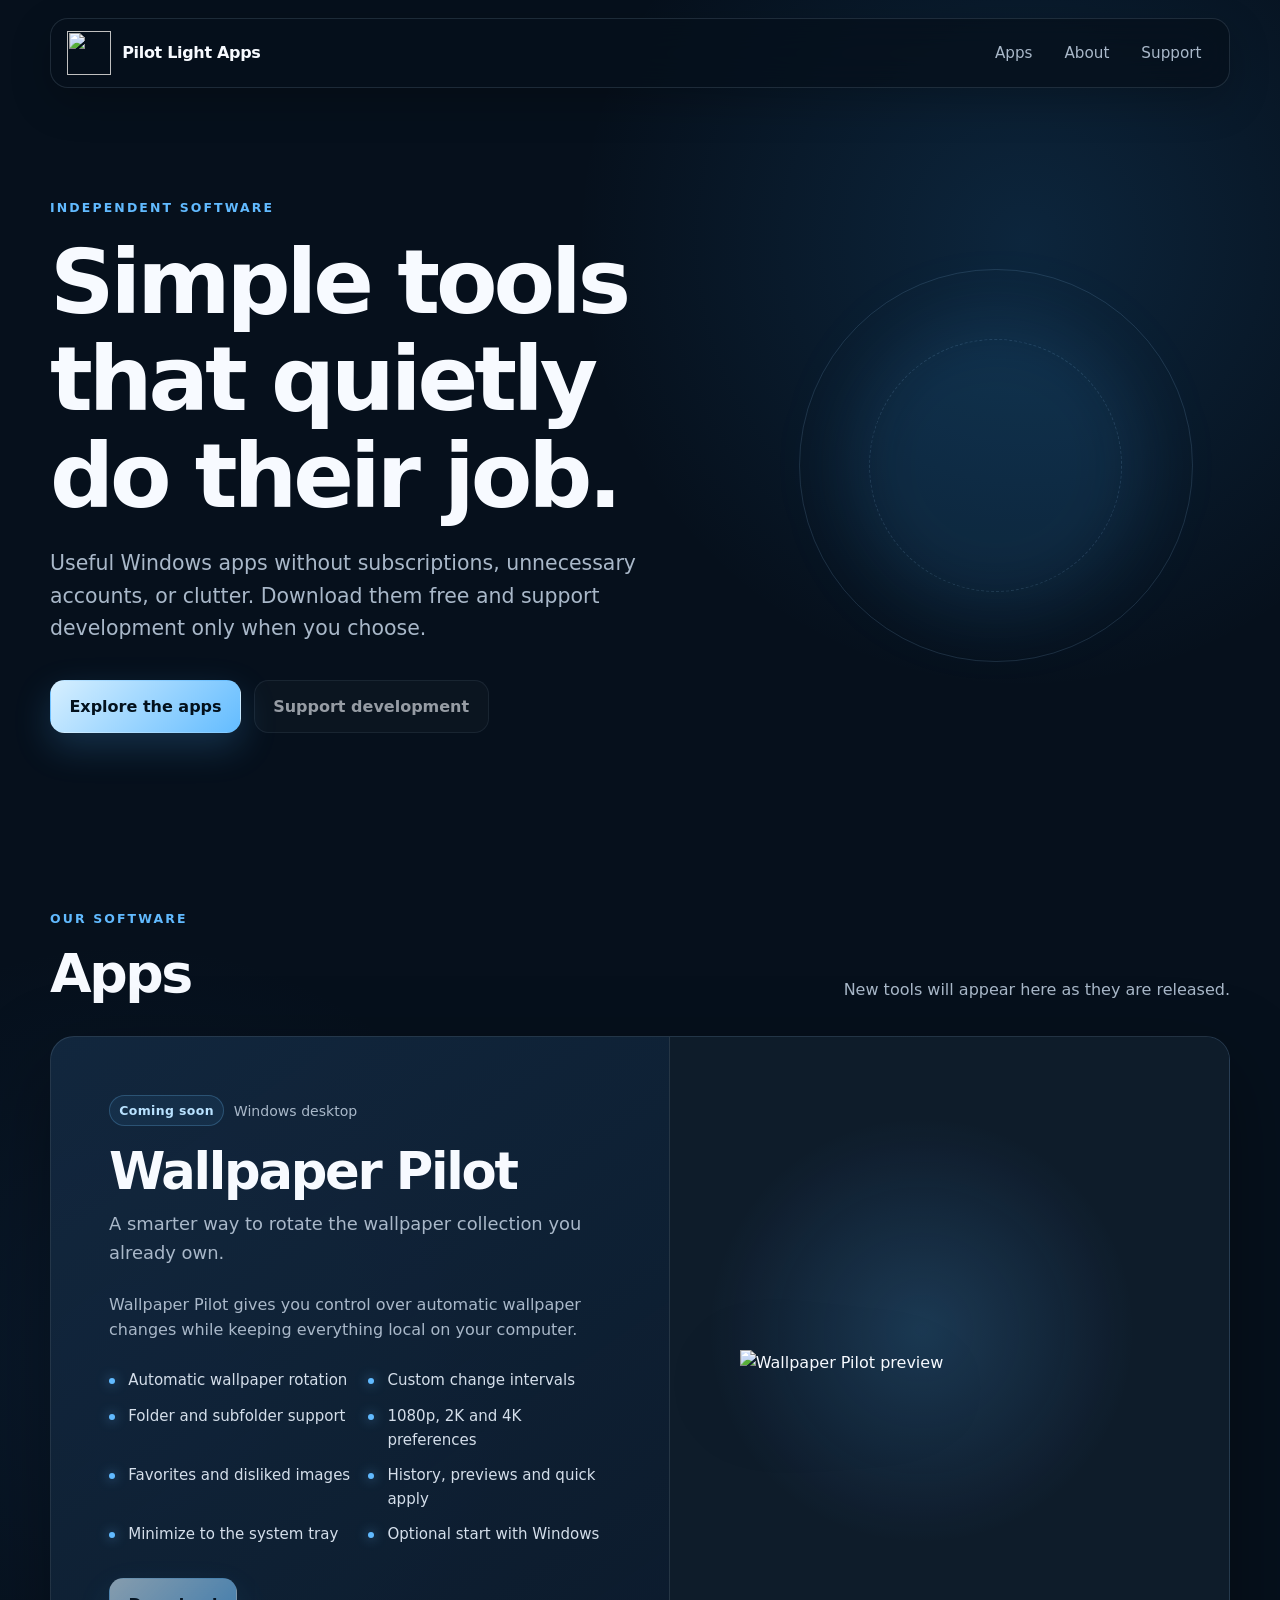
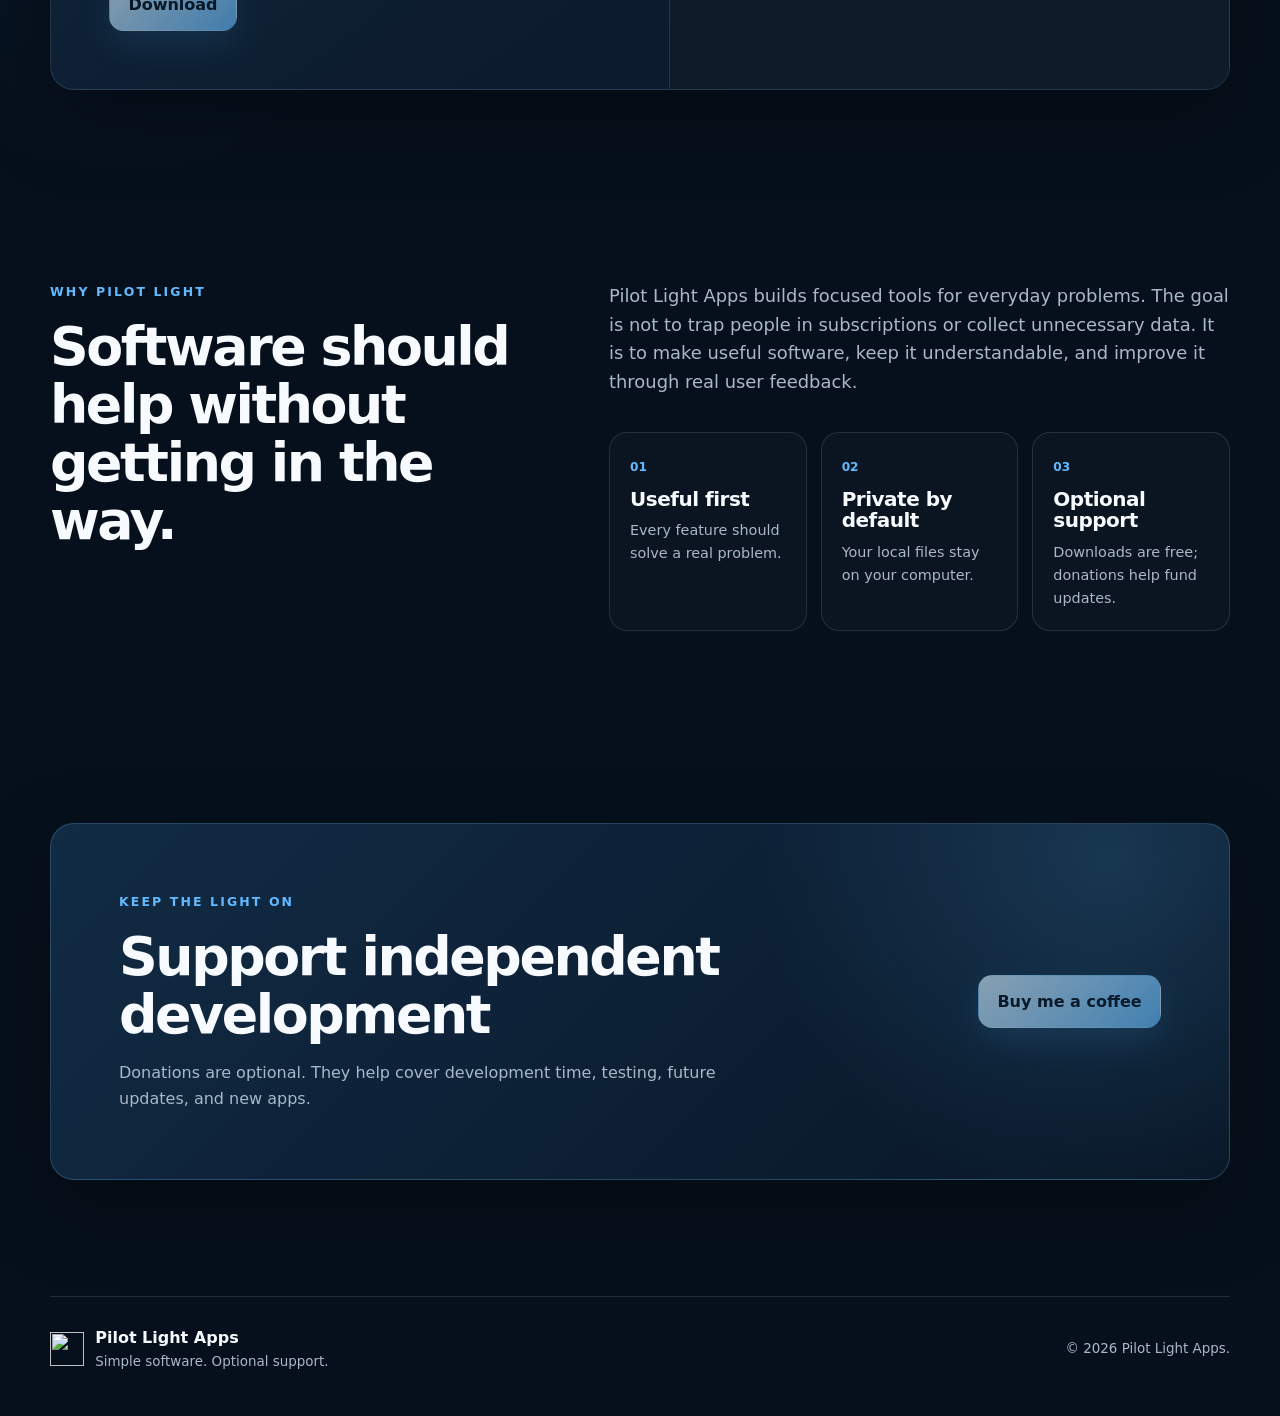
==== index.html @ 8f121e1e "Upload Pilot Light Apps site" ====
<!doctype html>
<html lang="en">
<head>
  <meta charset="utf-8">
  <meta name="viewport" content="width=device-width, initial-scale=1">
  <meta name="description" content="Pilot Light Apps creates simple, useful Windows software. Download Wallpaper Pilot and support continued development.">
  <meta name="theme-color" content="#07111f">
  <meta property="og:title" content="Pilot Light Apps">
  <meta property="og:description" content="Simple software that quietly does its job.">
  <meta property="og:type" content="website">
  <title>Pilot Light Apps</title>
  <link rel="icon" href="assets/pilot-light-logo.svg" type="image/svg+xml">
  <link rel="stylesheet" href="styles.css">
</head>
<body>
  <a class="skip-link" href="#apps">Skip to apps</a>

  <header class="site-header">
    <a class="brand" href="#top" aria-label="Pilot Light Apps home">
      <img src="assets/pilot-light-logo.svg" alt="" width="44" height="44">
      <span>Pilot Light Apps</span>
    </a>
    <nav aria-label="Main navigation">
      <a href="#apps">Apps</a>
      <a href="#about">About</a>
      <a href="#support">Support</a>
    </nav>
  </header>

  <main id="top">
    <section class="hero">
      <div class="hero-copy">
        <p class="eyebrow">Independent software</p>
        <h1>Simple tools that quietly do their job.</h1>
        <p class="hero-text">Useful Windows apps without subscriptions, unnecessary accounts, or clutter. Download them free and support development only when you choose.</p>
        <div class="hero-actions">
          <a class="button primary" href="#apps">Explore the apps</a>
          <a class="button secondary donation-link" href="#support">Support development</a>
        </div>
      </div>
      <div class="hero-mark" aria-hidden="true">
        <img src="assets/pilot-light-logo.svg" alt="">
        <span class="orbit orbit-one"></span>
        <span class="orbit orbit-two"></span>
      </div>
    </section>

    <section class="section" id="apps">
      <div class="section-heading">
        <div>
          <p class="eyebrow">Our software</p>
          <h2>Apps</h2>
        </div>
        <p>New tools will appear here as they are released.</p>
      </div>
      <div id="app-grid" class="app-grid" aria-live="polite"></div>
      <noscript>
        <p class="notice">JavaScript is required to display the app list.</p>
      </noscript>
    </section>

    <section class="section about-section" id="about">
      <div>
        <p class="eyebrow">Why Pilot Light</p>
        <h2>Software should help without getting in the way.</h2>
      </div>
      <div class="about-copy">
        <p>Pilot Light Apps builds focused tools for everyday problems. The goal is not to trap people in subscriptions or collect unnecessary data. It is to make useful software, keep it understandable, and improve it through real user feedback.</p>
        <div class="principles">
          <article>
            <span>01</span>
            <h3>Useful first</h3>
            <p>Every feature should solve a real problem.</p>
          </article>
          <article>
            <span>02</span>
            <h3>Private by default</h3>
            <p>Your local files stay on your computer.</p>
          </article>
          <article>
            <span>03</span>
            <h3>Optional support</h3>
            <p>Downloads are free; donations help fund updates.</p>
          </article>
        </div>
      </div>
    </section>

    <section class="section support-section" id="support">
      <div class="support-card">
        <div>
          <p class="eyebrow">Keep the light on</p>
          <h2>Support independent development</h2>
          <p>Donations are optional. They help cover development time, testing, future updates, and new apps.</p>
        </div>
        <a class="button primary donation-link" href="#" data-placeholder-link="donation">Buy me a coffee</a>
      </div>
    </section>
  </main>

  <footer>
    <div class="footer-brand">
      <img src="assets/pilot-light-logo.svg" alt="" width="34" height="34">
      <div>
        <strong>Pilot Light Apps</strong>
        <span>Simple software. Optional support.</span>
      </div>
    </div>
    <p>© <span id="year"></span> Pilot Light Apps.</p>
  </footer>

  <div id="toast" class="toast" role="status" aria-live="polite"></div>

  <script src="site-config.js"></script>
  <script src="apps.js"></script>
  <script src="app.js"></script>
</body>
</html>
---- styles.css ----
:root {
  --bg: #06101c;
  --bg-soft: #0a1727;
  --panel: rgba(15, 31, 49, 0.82);
  --panel-strong: #10243a;
  --text: #f7faff;
  --muted: #a9b8c9;
  --line: rgba(185, 209, 232, 0.14);
  --accent: #61baff;
  --accent-2: #b9e2ff;
  --shadow: 0 28px 80px rgba(0, 0, 0, 0.34);
  --radius: 24px;
  --max: 1180px;
}

* { box-sizing: border-box; }
html { scroll-behavior: smooth; }
body {
  margin: 0;
  min-width: 320px;
  color: var(--text);
  background:
    radial-gradient(circle at 80% 8%, rgba(46, 150, 230, 0.16), transparent 28rem),
    radial-gradient(circle at 10% 45%, rgba(35, 91, 155, 0.12), transparent 26rem),
    var(--bg);
  font-family: Inter, ui-sans-serif, system-ui, -apple-system, BlinkMacSystemFont, "Segoe UI", sans-serif;
  line-height: 1.6;
}

a { color: inherit; }
img { display: block; max-width: 100%; }
button, a { -webkit-tap-highlight-color: transparent; }

.skip-link {
  position: absolute;
  left: -9999px;
  top: 1rem;
  z-index: 99;
  padding: .8rem 1rem;
  background: white;
  color: black;
  border-radius: .6rem;
}
.skip-link:focus { left: 1rem; }

.site-header {
  position: sticky;
  top: 0;
  z-index: 20;
  display: flex;
  justify-content: space-between;
  align-items: center;
  width: min(calc(100% - 32px), var(--max));
  margin: 18px auto 0;
  padding: 12px 14px 12px 16px;
  border: 1px solid var(--line);
  border-radius: 18px;
  background: rgba(6, 16, 28, 0.78);
  backdrop-filter: blur(18px);
  box-shadow: 0 14px 40px rgba(0, 0, 0, .22);
}

.brand {
  display: flex;
  align-items: center;
  gap: .7rem;
  text-decoration: none;
  font-weight: 760;
  letter-spacing: -.02em;
}

.site-header nav { display: flex; gap: .3rem; }
.site-header nav a {
  color: var(--muted);
  text-decoration: none;
  padding: .62rem .85rem;
  border-radius: .7rem;
  font-size: .95rem;
}
.site-header nav a:hover,
.site-header nav a:focus-visible { color: var(--text); background: rgba(255,255,255,.06); }

main { overflow: hidden; }
.hero {
  width: min(calc(100% - 40px), var(--max));
  min-height: 680px;
  margin: 0 auto;
  padding: 110px 0 80px;
  display: grid;
  grid-template-columns: 1.15fr .85fr;
  gap: 6vw;
  align-items: center;
}

.eyebrow {
  margin: 0 0 1rem;
  color: var(--accent);
  font-size: .78rem;
  font-weight: 800;
  letter-spacing: .17em;
  text-transform: uppercase;
}

h1, h2, h3 { margin-top: 0; line-height: 1.08; letter-spacing: -.045em; }
h1 { max-width: 780px; margin-bottom: 1.4rem; font-size: clamp(3.25rem, 7vw, 6.6rem); }
h2 { margin-bottom: 1rem; font-size: clamp(2rem, 4.2vw, 4rem); }
h3 { font-size: 1.25rem; }
p { color: var(--muted); }
.hero-text { max-width: 680px; margin: 0 0 2.2rem; font-size: clamp(1.06rem, 1.6vw, 1.3rem); }
.hero-actions { display: flex; flex-wrap: wrap; gap: .8rem; }

.button {
  display: inline-flex;
  justify-content: center;
  align-items: center;
  min-height: 50px;
  padding: .78rem 1.15rem;
  border: 1px solid transparent;
  border-radius: .9rem;
  text-decoration: none;
  font-weight: 760;
  transition: transform .18s ease, background .18s ease, border-color .18s ease;
}
.button:hover { transform: translateY(-2px); }
.button.primary {
  color: #03111d;
  background: linear-gradient(135deg, #d6efff, #63bcff);
  box-shadow: 0 14px 36px rgba(71, 168, 240, .22);
}
.button.secondary { border-color: var(--line); background: rgba(255,255,255,.035); }
.button.small { min-height: 42px; padding: .6rem .9rem; font-size: .92rem; }
.button.disabled { opacity: .6; cursor: default; }
.button.disabled:hover { transform: none; }

.hero-mark {
  position: relative;
  display: grid;
  place-items: center;
  aspect-ratio: 1;
  width: min(100%, 480px);
  margin-inline: auto;
}
.hero-mark::before {
  content: "";
  position: absolute;
  inset: 18%;
  border-radius: 50%;
  background: rgba(55, 159, 236, .13);
  filter: blur(34px);
}
.hero-mark img {
  position: relative;
  z-index: 2;
  width: 54%;
  filter: drop-shadow(0 24px 55px rgba(42, 155, 235, .28));
}
.orbit {
  position: absolute;
  border: 1px solid rgba(151, 204, 246, .15);
  border-radius: 50%;
}
.orbit-one { inset: 8%; }
.orbit-two { inset: 23%; border-style: dashed; transform: rotate(20deg); }

.section {
  width: min(calc(100% - 40px), var(--max));
  margin: 0 auto;
  padding: 96px 0;
}
.section-heading {
  display: flex;
  justify-content: space-between;
  gap: 2rem;
  align-items: end;
  margin-bottom: 2.1rem;
}
.section-heading > p { max-width: 460px; margin: 0; }
.section-heading h2 { margin-bottom: 0; }

.app-grid { display: grid; grid-template-columns: repeat(12, 1fr); gap: 22px; }
.app-card {
  grid-column: span 12;
  display: grid;
  grid-template-columns: minmax(0, 1.05fr) minmax(300px, .95fr);
  overflow: hidden;
  border: 1px solid var(--line);
  border-radius: var(--radius);
  background: linear-gradient(145deg, rgba(20, 42, 66, .87), rgba(10, 25, 41, .8));
  box-shadow: var(--shadow);
}
.app-card-copy { padding: clamp(28px, 5vw, 58px); }
.app-card-visual {
  position: relative;
  display: grid;
  place-items: center;
  min-height: 410px;
  padding: 28px;
  background:
    linear-gradient(rgba(255,255,255,.02), rgba(255,255,255,.02)),
    radial-gradient(circle at 45% 45%, rgba(75, 173, 244, .2), transparent 45%),
    #091726;
  border-left: 1px solid var(--line);
}
.app-card-visual img { width: min(88%, 420px); filter: drop-shadow(0 25px 46px rgba(0,0,0,.42)); }
.app-meta { display: flex; flex-wrap: wrap; align-items: center; gap: .6rem; margin-bottom: 1.1rem; }
.badge {
  display: inline-flex;
  align-items: center;
  min-height: 28px;
  padding: .28rem .58rem;
  border: 1px solid rgba(112, 196, 255, .24);
  border-radius: 999px;
  color: var(--accent-2);
  background: rgba(67, 156, 223, .09);
  font-size: .78rem;
  font-weight: 800;
  letter-spacing: .03em;
}
.platform { color: var(--muted); font-size: .88rem; }
.app-card h3 { margin-bottom: .7rem; font-size: clamp(2rem, 4vw, 3.4rem); }
.app-tagline { margin: 0 0 1.5rem; font-size: 1.12rem; }
.feature-list {
  display: grid;
  grid-template-columns: repeat(2, minmax(0, 1fr));
  gap: .7rem 1rem;
  margin: 1.6rem 0 2rem;
  padding: 0;
  list-style: none;
}
.feature-list li {
  position: relative;
  padding-left: 1.2rem;
  color: #d4deea;
  font-size: .94rem;
}
.feature-list li::before {
  content: "";
  position: absolute;
  left: 0;
  top: .62rem;
  width: 6px;
  height: 6px;
  border-radius: 50%;
  background: var(--accent);
  box-shadow: 0 0 12px rgba(97,186,255,.7);
}
.app-actions { display: flex; flex-wrap: wrap; gap: .75rem; }

.about-section {
  display: grid;
  grid-template-columns: .85fr 1.15fr;
  gap: clamp(40px, 8vw, 100px);
  align-items: start;
}
.about-copy > p { margin-top: 0; font-size: 1.12rem; }
.principles { display: grid; grid-template-columns: repeat(3, 1fr); gap: 14px; margin-top: 2.2rem; }
.principles article { padding: 20px; border: 1px solid var(--line); border-radius: 18px; background: rgba(255,255,255,.025); }
.principles span { color: var(--accent); font-size: .76rem; font-weight: 800; }
.principles h3 { margin: .65rem 0 .55rem; letter-spacing: -.025em; }
.principles p { margin: 0; font-size: .9rem; }

.support-section { padding-bottom: 116px; }
.support-card {
  display: flex;
  align-items: center;
  justify-content: space-between;
  gap: 2rem;
  padding: clamp(30px, 6vw, 68px);
  border: 1px solid rgba(119, 196, 250, .23);
  border-radius: var(--radius);
  background:
    radial-gradient(circle at 90% 10%, rgba(88, 183, 248, .17), transparent 22rem),
    linear-gradient(135deg, rgba(20, 48, 76, .86), rgba(9, 23, 39, .93));
  box-shadow: var(--shadow);
}
.support-card h2 { max-width: 720px; }
.support-card p:not(.eyebrow) { max-width: 660px; margin-bottom: 0; }
.support-card .button { flex: 0 0 auto; }

footer {
  width: min(calc(100% - 40px), var(--max));
  margin: 0 auto;
  padding: 28px 0 44px;
  border-top: 1px solid var(--line);
  display: flex;
  align-items: center;
  justify-content: space-between;
  gap: 1.5rem;
}
.footer-brand { display: flex; align-items: center; gap: .7rem; }
.footer-brand strong, .footer-brand span { display: block; }
.footer-brand span, footer > p { color: var(--muted); font-size: .84rem; }
footer > p { margin: 0; }

.toast {
  position: fixed;
  left: 50%;
  bottom: 24px;
  z-index: 50;
  transform: translate(-50%, 20px);
  padding: .8rem 1rem;
  border: 1px solid var(--line);
  border-radius: .85rem;
  color: var(--text);
  background: rgba(8, 20, 34, .94);
  box-shadow: 0 18px 50px rgba(0,0,0,.35);
  opacity: 0;
  pointer-events: none;
  transition: opacity .2s ease, transform .2s ease;
}
.toast.show { opacity: 1; transform: translate(-50%, 0); }
.notice { padding: 1rem; border: 1px solid var(--line); border-radius: 1rem; }

@media (max-width: 900px) {
  .hero { grid-template-columns: 1fr; padding-top: 82px; text-align: center; }
  .hero-text { margin-inline: auto; }
  .hero-actions { justify-content: center; }
  .hero-mark { width: min(72vw, 390px); }
  .app-card { grid-template-columns: 1fr; }
  .app-card-visual { min-height: 330px; border-left: 0; border-top: 1px solid var(--line); }
  .about-section { grid-template-columns: 1fr; }
  .support-card { align-items: flex-start; flex-direction: column; }
}

@media (max-width: 650px) {
  .site-header { width: min(calc(100% - 20px), var(--max)); margin-top: 10px; }
  .brand span { display: none; }
  .site-header nav a { padding-inline: .64rem; font-size: .88rem; }
  .hero, .section, footer { width: min(calc(100% - 28px), var(--max)); }
  .hero { min-height: auto; padding: 72px 0 42px; }
  h1 { font-size: clamp(2.75rem, 15vw, 4.6rem); }
  .section { padding: 68px 0; }
  .section-heading { align-items: flex-start; flex-direction: column; gap: .5rem; }
  .feature-list { grid-template-columns: 1fr; }
  .principles { grid-template-columns: 1fr; }
  .support-section { padding-bottom: 80px; }
  footer { align-items: flex-start; flex-direction: column; }
}

@media (prefers-reduced-motion: reduce) {
  html { scroll-behavior: auto; }
  *, *::before, *::after { transition: none !important; }
}
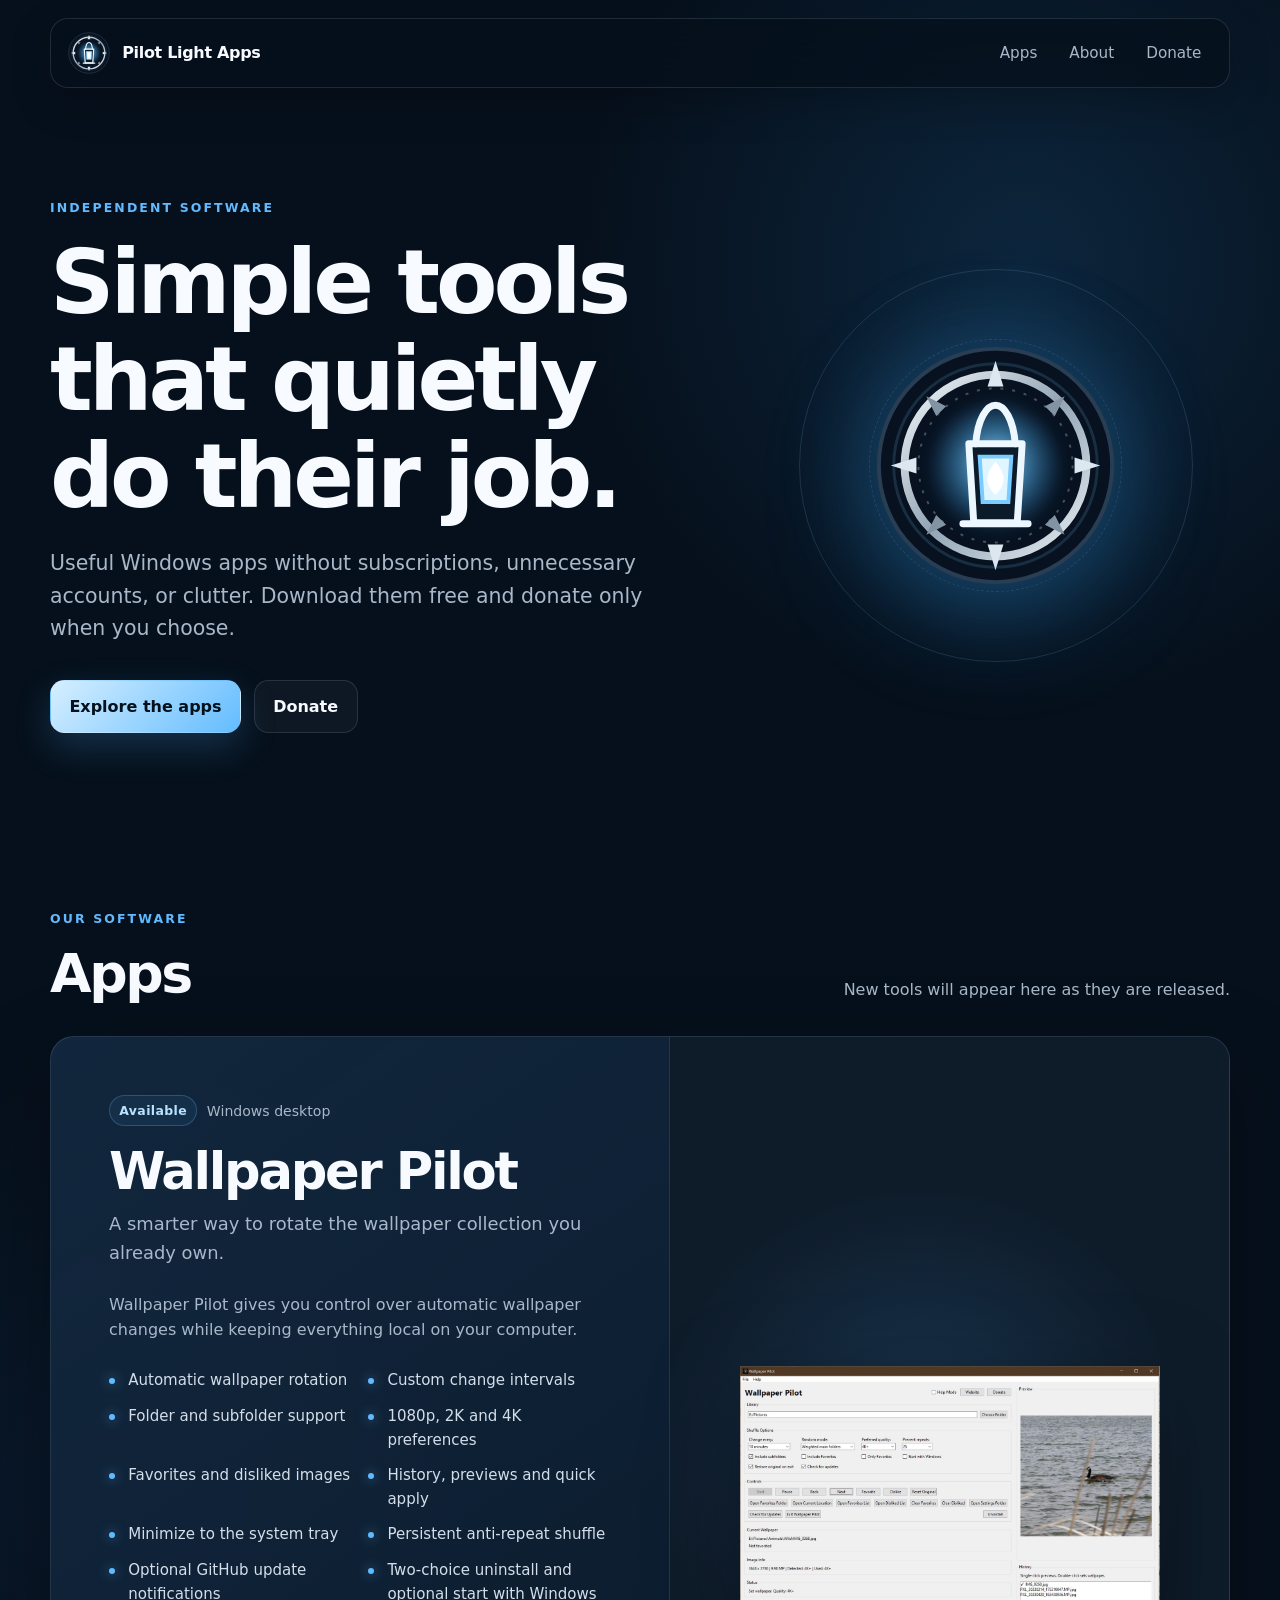
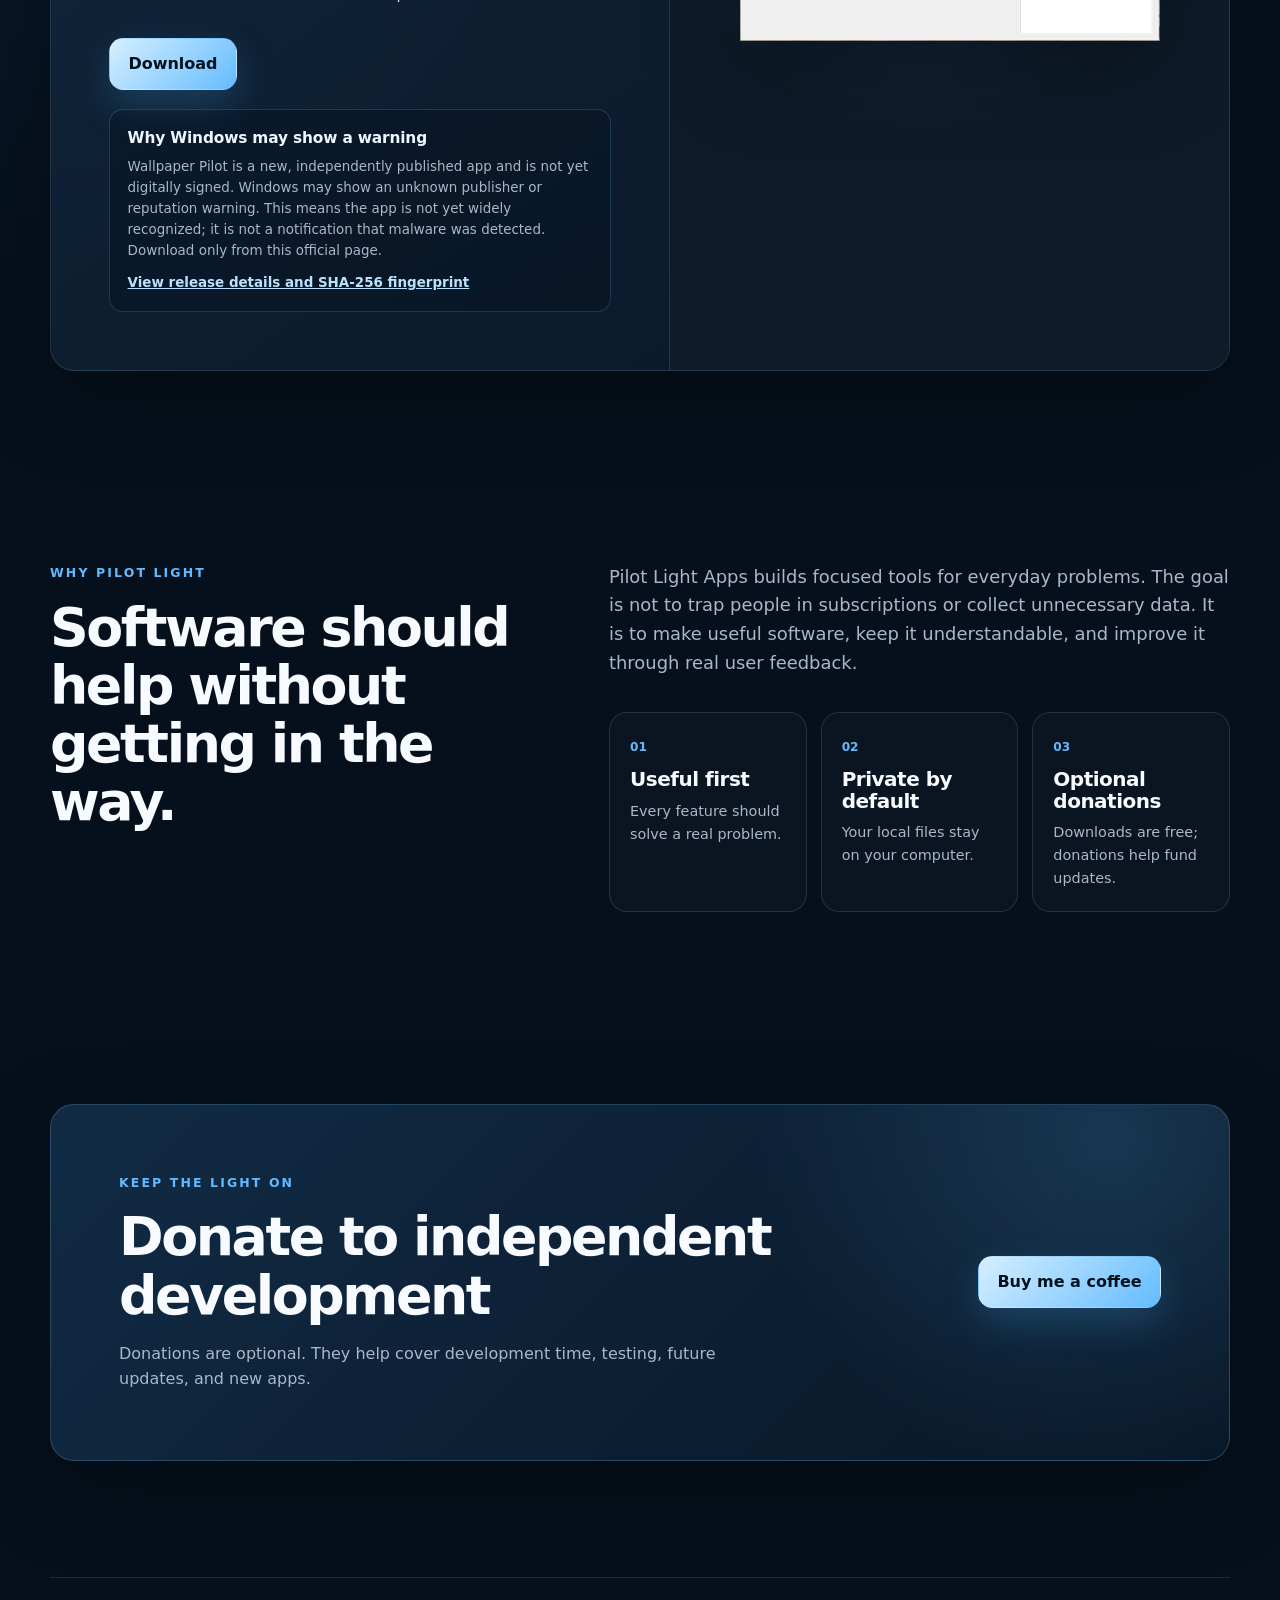
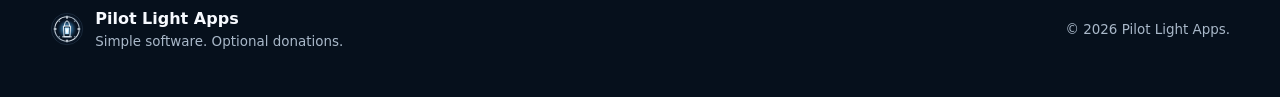
==== commit bdf59df3: "Clarify Windows warning and donation links" ====
--- a/index.html
+++ b/index.html
@@ -3,7 +3,7 @@
 <head>
   <meta charset="utf-8">
   <meta name="viewport" content="width=device-width, initial-scale=1">
-  <meta name="description" content="Pilot Light Apps creates simple, useful Windows software. Download Wallpaper Pilot and support continued development.">
+  <meta name="description" content="Pilot Light Apps creates simple, useful Windows software. Download Wallpaper Pilot and optionally donate to continued development.">
   <meta name="theme-color" content="#07111f">
   <meta property="og:title" content="Pilot Light Apps">
   <meta property="og:description" content="Simple software that quietly does its job.">
@@ -23,7 +23,7 @@
     <nav aria-label="Main navigation">
       <a href="#apps">Apps</a>
       <a href="#about">About</a>
-      <a href="#support">Support</a>
+      <a href="#donate">Donate</a>
     </nav>
   </header>
 
@@ -32,10 +32,10 @@
       <div class="hero-copy">
         <p class="eyebrow">Independent software</p>
         <h1>Simple tools that quietly do their job.</h1>
-        <p class="hero-text">Useful Windows apps without subscriptions, unnecessary accounts, or clutter. Download them free and support development only when you choose.</p>
+        <p class="hero-text">Useful Windows apps without subscriptions, unnecessary accounts, or clutter. Download them free and donate only when you choose.</p>
         <div class="hero-actions">
           <a class="button primary" href="#apps">Explore the apps</a>
-          <a class="button secondary donation-link" href="#support">Support development</a>
+          <a class="button secondary donation-link" href="#donate">Donate</a>
         </div>
       </div>
       <div class="hero-mark" aria-hidden="true">
@@ -79,18 +79,18 @@
           </article>
           <article>
             <span>03</span>
-            <h3>Optional support</h3>
+            <h3>Optional donations</h3>
             <p>Downloads are free; donations help fund updates.</p>
           </article>
         </div>
       </div>
     </section>
 
-    <section class="section support-section" id="support">
+    <section class="section support-section" id="donate">
       <div class="support-card">
         <div>
           <p class="eyebrow">Keep the light on</p>
-          <h2>Support independent development</h2>
+          <h2>Donate to independent development</h2>
           <p>Donations are optional. They help cover development time, testing, future updates, and new apps.</p>
         </div>
         <a class="button primary donation-link" href="#" data-placeholder-link="donation">Buy me a coffee</a>
@@ -103,7 +103,7 @@
       <img src="assets/pilot-light-logo.svg" alt="" width="34" height="34">
       <div>
         <strong>Pilot Light Apps</strong>
-        <span>Simple software. Optional support.</span>
+        <span>Simple software. Optional donations.</span>
       </div>
     </div>
     <p>© <span id="year"></span> Pilot Light Apps.</p>
--- a/styles.css
+++ b/styles.css
@@ -245,6 +245,33 @@
   box-shadow: 0 0 12px rgba(97,186,255,.7);
 }
 .app-actions { display: flex; flex-wrap: wrap; gap: .75rem; }
+.download-notice {
+  margin-top: 1.15rem;
+  padding: 1rem 1.1rem;
+  border: 1px solid rgba(112, 196, 255, .2);
+  border-radius: 14px;
+  background: rgba(6, 18, 31, .45);
+}
+.download-notice h4 {
+  margin: 0 0 .45rem;
+  color: #edf6ff;
+  font-size: .96rem;
+  letter-spacing: -.01em;
+}
+.download-notice p {
+  margin: 0;
+  color: var(--muted);
+  font-size: .84rem;
+  line-height: 1.55;
+}
+.download-notice a {
+  display: inline-block;
+  margin-top: .65rem;
+  color: var(--accent-2);
+  font-size: .84rem;
+  font-weight: 750;
+}
+.download-notice a:hover { color: #fff; }
 
 .about-section {
   display: grid;
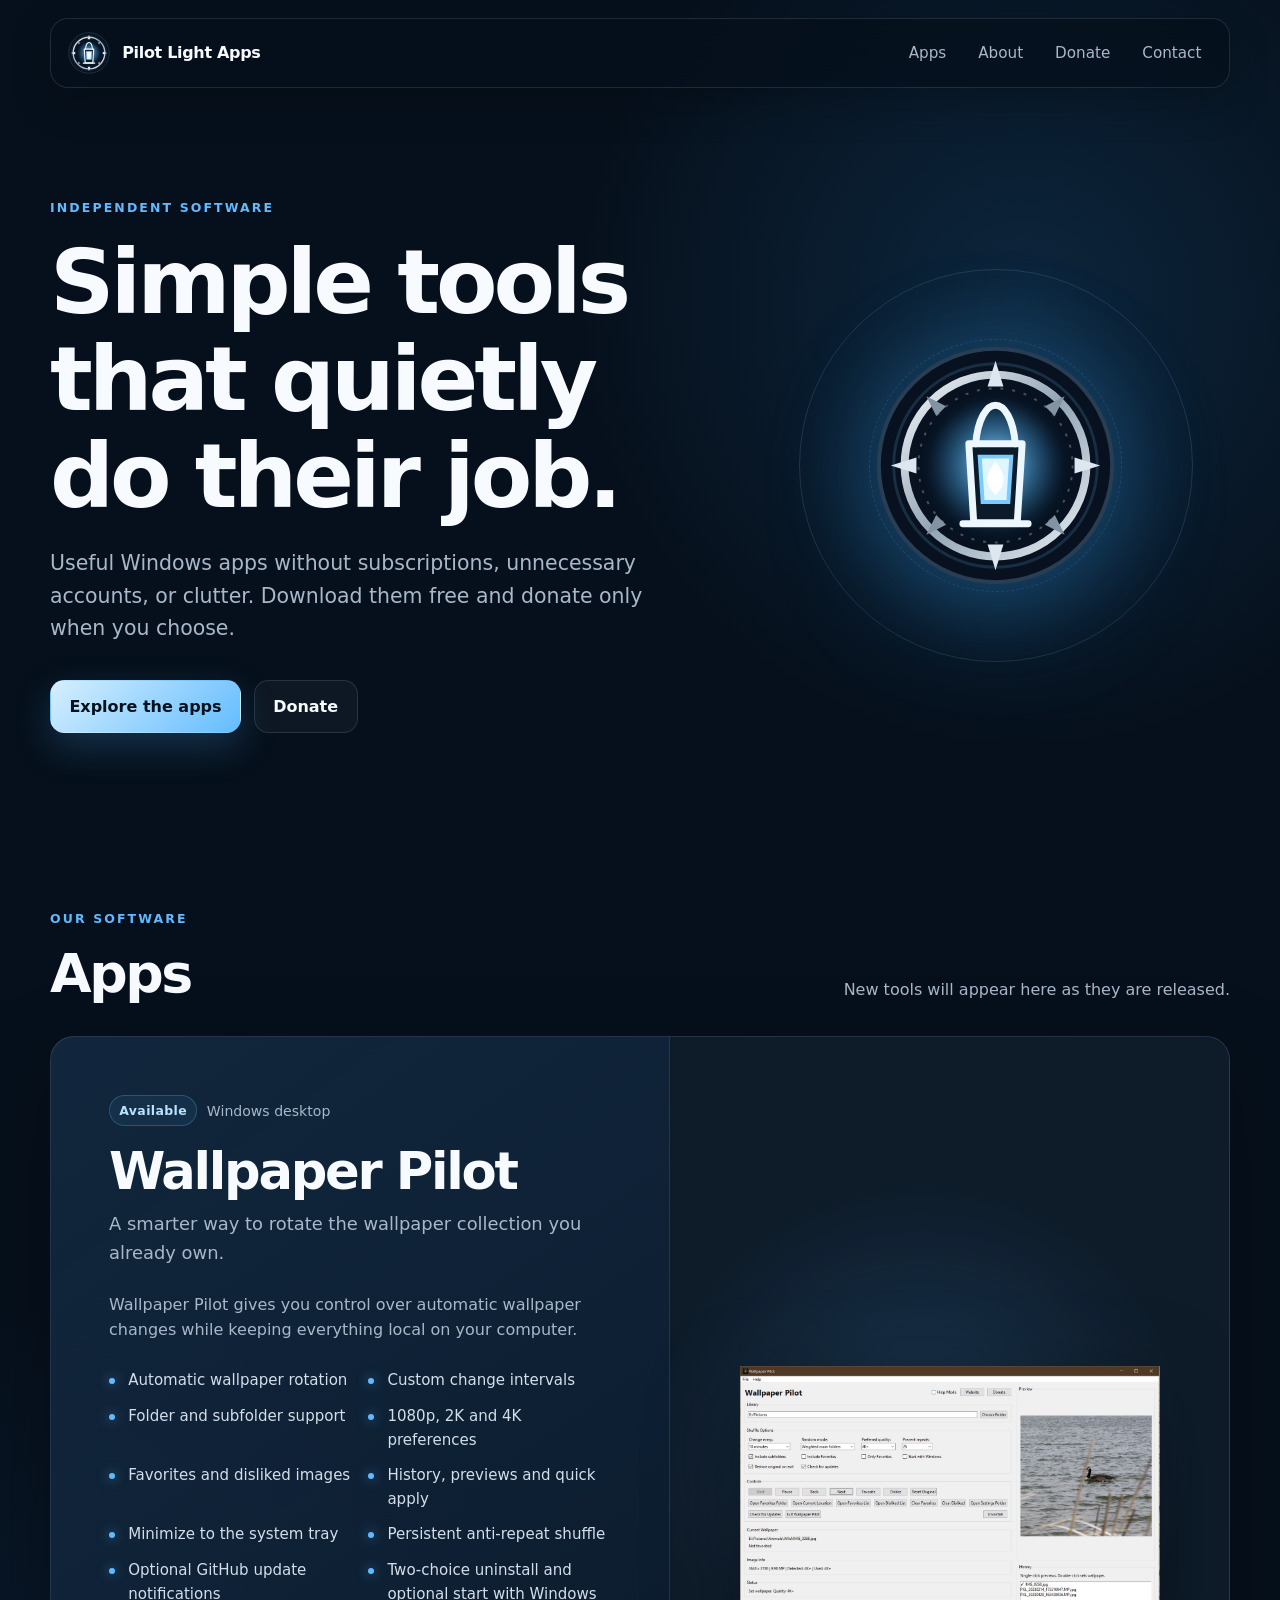
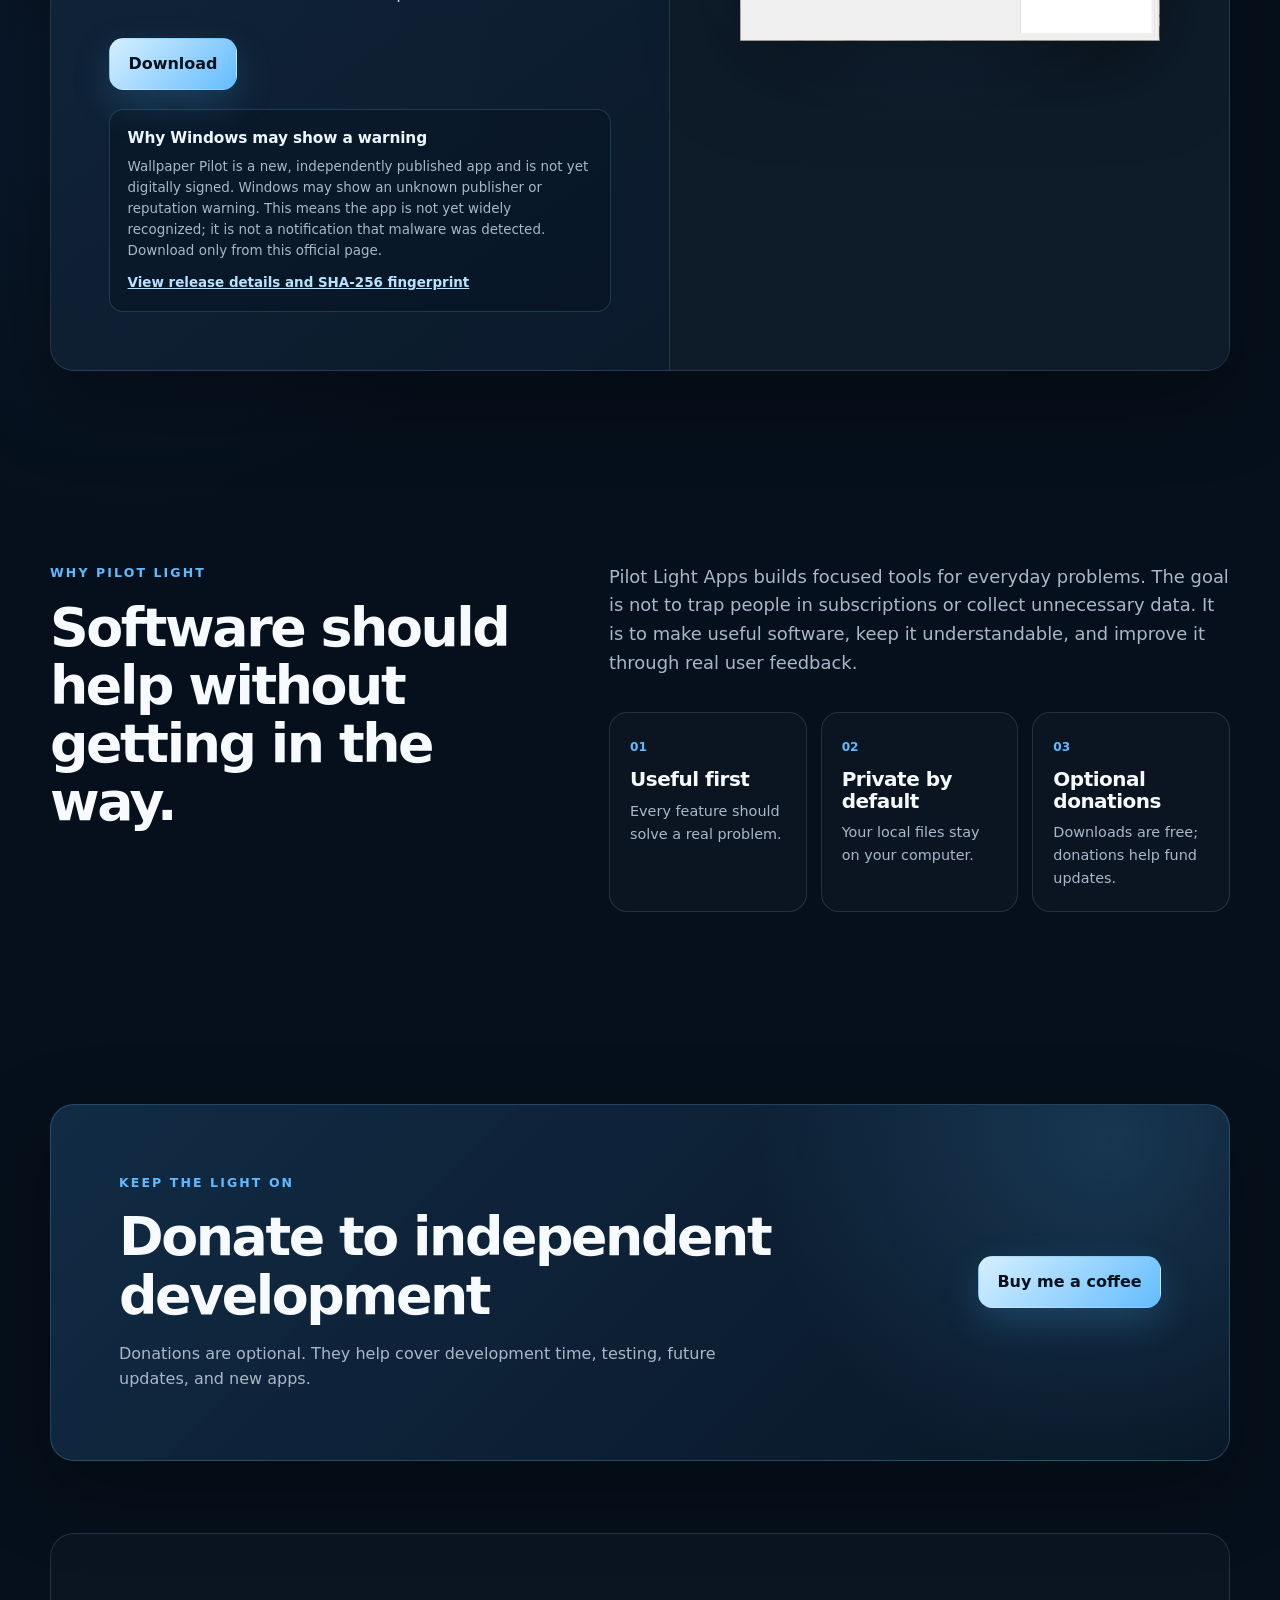
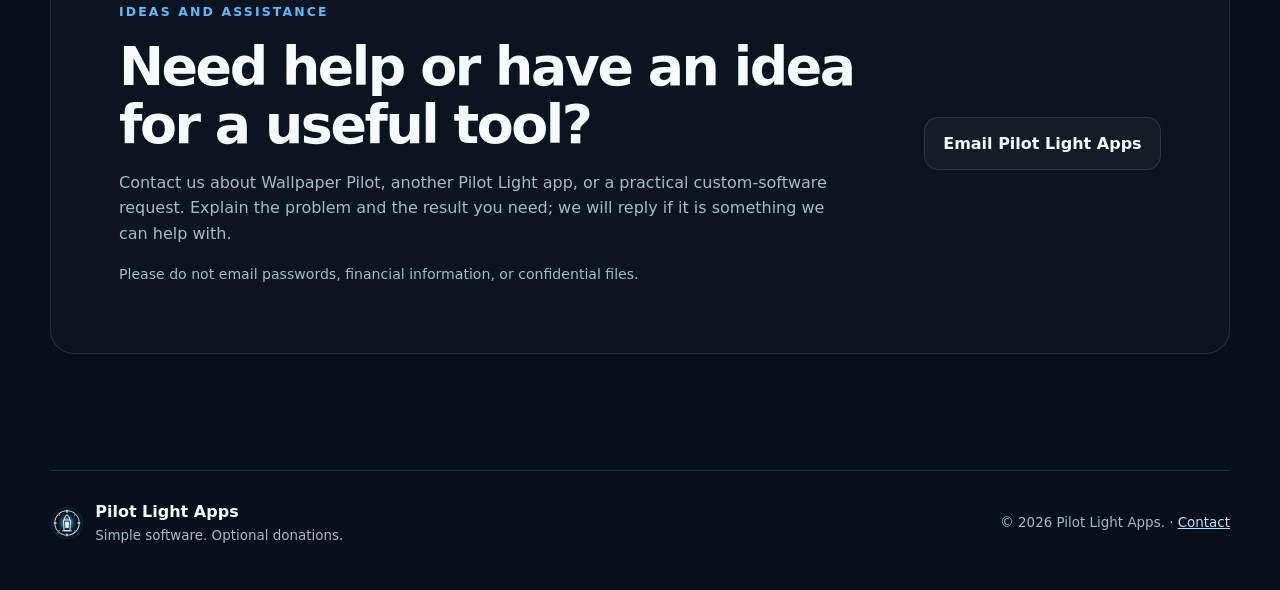
==== commit 1e825ad0: "Connect custom domain and support email" ====
--- a/index.html
+++ b/index.html
@@ -1,118 +1,133 @@
-<!doctype html>
-<html lang="en">
-<head>
-  <meta charset="utf-8">
-  <meta name="viewport" content="width=device-width, initial-scale=1">
-  <meta name="description" content="Pilot Light Apps creates simple, useful Windows software. Download Wallpaper Pilot and optionally donate to continued development.">
-  <meta name="theme-color" content="#07111f">
+<!doctype html>
+<html lang="en">
+<head>
+  <meta charset="utf-8">
+  <meta name="viewport" content="width=device-width, initial-scale=1">
+  <meta name="description" content="Pilot Light Apps creates simple, useful Windows software. Download Wallpaper Pilot and optionally donate to continued development.">
+  <meta name="theme-color" content="#07111f">
   <meta property="og:title" content="Pilot Light Apps">
   <meta property="og:description" content="Simple software that quietly does its job.">
   <meta property="og:type" content="website">
+  <meta property="og:url" content="https://pilotlightapps.com/">
   <title>Pilot Light Apps</title>
-  <link rel="icon" href="assets/pilot-light-logo.svg" type="image/svg+xml">
-  <link rel="stylesheet" href="styles.css">
-</head>
-<body>
-  <a class="skip-link" href="#apps">Skip to apps</a>
-
-  <header class="site-header">
-    <a class="brand" href="#top" aria-label="Pilot Light Apps home">
-      <img src="assets/pilot-light-logo.svg" alt="" width="44" height="44">
-      <span>Pilot Light Apps</span>
-    </a>
-    <nav aria-label="Main navigation">
-      <a href="#apps">Apps</a>
+  <link rel="canonical" href="https://pilotlightapps.com/">
+  <link rel="icon" href="assets/pilot-light-logo.svg" type="image/svg+xml">
+  <link rel="stylesheet" href="styles.css">
+</head>
+<body>
+  <a class="skip-link" href="#apps">Skip to apps</a>
+
+  <header class="site-header">
+    <a class="brand" href="#top" aria-label="Pilot Light Apps home">
+      <img src="assets/pilot-light-logo.svg" alt="" width="44" height="44">
+      <span>Pilot Light Apps</span>
+    </a>
+    <nav aria-label="Main navigation">
+      <a href="#apps">Apps</a>
       <a href="#about">About</a>
       <a href="#donate">Donate</a>
-    </nav>
-  </header>
-
-  <main id="top">
-    <section class="hero">
-      <div class="hero-copy">
-        <p class="eyebrow">Independent software</p>
-        <h1>Simple tools that quietly do their job.</h1>
-        <p class="hero-text">Useful Windows apps without subscriptions, unnecessary accounts, or clutter. Download them free and donate only when you choose.</p>
-        <div class="hero-actions">
-          <a class="button primary" href="#apps">Explore the apps</a>
-          <a class="button secondary donation-link" href="#donate">Donate</a>
-        </div>
-      </div>
-      <div class="hero-mark" aria-hidden="true">
-        <img src="assets/pilot-light-logo.svg" alt="">
-        <span class="orbit orbit-one"></span>
-        <span class="orbit orbit-two"></span>
+      <a href="#contact">Contact</a>
+    </nav>
+  </header>
+
+  <main id="top">
+    <section class="hero">
+      <div class="hero-copy">
+        <p class="eyebrow">Independent software</p>
+        <h1>Simple tools that quietly do their job.</h1>
+        <p class="hero-text">Useful Windows apps without subscriptions, unnecessary accounts, or clutter. Download them free and donate only when you choose.</p>
+        <div class="hero-actions">
+          <a class="button primary" href="#apps">Explore the apps</a>
+          <a class="button secondary donation-link" href="#donate">Donate</a>
+        </div>
+      </div>
+      <div class="hero-mark" aria-hidden="true">
+        <img src="assets/pilot-light-logo.svg" alt="">
+        <span class="orbit orbit-one"></span>
+        <span class="orbit orbit-two"></span>
+      </div>
+    </section>
+
+    <section class="section" id="apps">
+      <div class="section-heading">
+        <div>
+          <p class="eyebrow">Our software</p>
+          <h2>Apps</h2>
+        </div>
+        <p>New tools will appear here as they are released.</p>
+      </div>
+      <div id="app-grid" class="app-grid" aria-live="polite"></div>
+      <noscript>
+        <p class="notice">JavaScript is required to display the app list.</p>
+      </noscript>
+    </section>
+
+    <section class="section about-section" id="about">
+      <div>
+        <p class="eyebrow">Why Pilot Light</p>
+        <h2>Software should help without getting in the way.</h2>
+      </div>
+      <div class="about-copy">
+        <p>Pilot Light Apps builds focused tools for everyday problems. The goal is not to trap people in subscriptions or collect unnecessary data. It is to make useful software, keep it understandable, and improve it through real user feedback.</p>
+        <div class="principles">
+          <article>
+            <span>01</span>
+            <h3>Useful first</h3>
+            <p>Every feature should solve a real problem.</p>
+          </article>
+          <article>
+            <span>02</span>
+            <h3>Private by default</h3>
+            <p>Your local files stay on your computer.</p>
+          </article>
+          <article>
+            <span>03</span>
+            <h3>Optional donations</h3>
+            <p>Downloads are free; donations help fund updates.</p>
+          </article>
+        </div>
+      </div>
+    </section>
+
+    <section class="section support-section" id="donate">
+      <div class="support-card">
+        <div>
+          <p class="eyebrow">Keep the light on</p>
+          <h2>Donate to independent development</h2>
+          <p>Donations are optional. They help cover development time, testing, future updates, and new apps.</p>
+        </div>
+        <a class="button primary donation-link" href="#" data-placeholder-link="donation">Buy me a coffee</a>
       </div>
     </section>
 
-    <section class="section" id="apps">
-      <div class="section-heading">
+    <section class="section contact-section" id="contact">
+      <div class="contact-card">
         <div>
-          <p class="eyebrow">Our software</p>
-          <h2>Apps</h2>
+          <p class="eyebrow">Ideas and assistance</p>
+          <h2>Need help or have an idea for a useful tool?</h2>
+          <p>Contact us about Wallpaper Pilot, another Pilot Light app, or a practical custom-software request. Explain the problem and the result you need; we will reply if it is something we can help with.</p>
+          <p class="contact-safety">Please do not email passwords, financial information, or confidential files.</p>
         </div>
-        <p>New tools will appear here as they are released.</p>
-      </div>
-      <div id="app-grid" class="app-grid" aria-live="polite"></div>
-      <noscript>
-        <p class="notice">JavaScript is required to display the app list.</p>
-      </noscript>
-    </section>
-
-    <section class="section about-section" id="about">
-      <div>
-        <p class="eyebrow">Why Pilot Light</p>
-        <h2>Software should help without getting in the way.</h2>
-      </div>
-      <div class="about-copy">
-        <p>Pilot Light Apps builds focused tools for everyday problems. The goal is not to trap people in subscriptions or collect unnecessary data. It is to make useful software, keep it understandable, and improve it through real user feedback.</p>
-        <div class="principles">
-          <article>
-            <span>01</span>
-            <h3>Useful first</h3>
-            <p>Every feature should solve a real problem.</p>
-          </article>
-          <article>
-            <span>02</span>
-            <h3>Private by default</h3>
-            <p>Your local files stay on your computer.</p>
-          </article>
-          <article>
-            <span>03</span>
-            <h3>Optional donations</h3>
-            <p>Downloads are free; donations help fund updates.</p>
-          </article>
-        </div>
+        <a class="button secondary contact-link" href="#" data-placeholder-link="contact">Email Pilot Light Apps</a>
       </div>
     </section>
-
-    <section class="section support-section" id="donate">
-      <div class="support-card">
-        <div>
-          <p class="eyebrow">Keep the light on</p>
-          <h2>Donate to independent development</h2>
-          <p>Donations are optional. They help cover development time, testing, future updates, and new apps.</p>
-        </div>
-        <a class="button primary donation-link" href="#" data-placeholder-link="donation">Buy me a coffee</a>
-      </div>
-    </section>
-  </main>
-
-  <footer>
-    <div class="footer-brand">
-      <img src="assets/pilot-light-logo.svg" alt="" width="34" height="34">
-      <div>
-        <strong>Pilot Light Apps</strong>
-        <span>Simple software. Optional donations.</span>
-      </div>
-    </div>
-    <p>© <span id="year"></span> Pilot Light Apps.</p>
-  </footer>
-
-  <div id="toast" class="toast" role="status" aria-live="polite"></div>
-
-  <script src="site-config.js"></script>
-  <script src="apps.js"></script>
-  <script src="app.js"></script>
-</body>
-</html>
+  </main>
+
+  <footer>
+    <div class="footer-brand">
+      <img src="assets/pilot-light-logo.svg" alt="" width="34" height="34">
+      <div>
+        <strong>Pilot Light Apps</strong>
+        <span>Simple software. Optional donations.</span>
+      </div>
+    </div>
+    <p>© <span id="year"></span> Pilot Light Apps. · <a class="contact-link footer-contact" href="#" data-placeholder-link="contact">Contact</a></p>
+  </footer>
+
+  <div id="toast" class="toast" role="status" aria-live="polite"></div>
+
+  <script src="site-config.js"></script>
+  <script src="apps.js"></script>
+  <script src="app.js"></script>
+</body>
+</html>
--- a/styles.css
+++ b/styles.css
@@ -1,370 +1,387 @@
-:root {
-  --bg: #06101c;
-  --bg-soft: #0a1727;
-  --panel: rgba(15, 31, 49, 0.82);
-  --panel-strong: #10243a;
-  --text: #f7faff;
-  --muted: #a9b8c9;
-  --line: rgba(185, 209, 232, 0.14);
-  --accent: #61baff;
-  --accent-2: #b9e2ff;
-  --shadow: 0 28px 80px rgba(0, 0, 0, 0.34);
-  --radius: 24px;
-  --max: 1180px;
-}
+:root {
+  --bg: #06101c;
+  --bg-soft: #0a1727;
+  --panel: rgba(15, 31, 49, 0.82);
+  --panel-strong: #10243a;
+  --text: #f7faff;
+  --muted: #a9b8c9;
+  --line: rgba(185, 209, 232, 0.14);
+  --accent: #61baff;
+  --accent-2: #b9e2ff;
+  --shadow: 0 28px 80px rgba(0, 0, 0, 0.34);
+  --radius: 24px;
+  --max: 1180px;
+}
+
+* { box-sizing: border-box; }
+html { scroll-behavior: smooth; }
+body {
+  margin: 0;
+  min-width: 320px;
+  color: var(--text);
+  background:
+    radial-gradient(circle at 80% 8%, rgba(46, 150, 230, 0.16), transparent 28rem),
+    radial-gradient(circle at 10% 45%, rgba(35, 91, 155, 0.12), transparent 26rem),
+    var(--bg);
+  font-family: Inter, ui-sans-serif, system-ui, -apple-system, BlinkMacSystemFont, "Segoe UI", sans-serif;
+  line-height: 1.6;
+}
+
+a { color: inherit; }
+img { display: block; max-width: 100%; }
+button, a { -webkit-tap-highlight-color: transparent; }
+
+.skip-link {
+  position: absolute;
+  left: -9999px;
+  top: 1rem;
+  z-index: 99;
+  padding: .8rem 1rem;
+  background: white;
+  color: black;
+  border-radius: .6rem;
+}
+.skip-link:focus { left: 1rem; }
+
+.site-header {
+  position: sticky;
+  top: 0;
+  z-index: 20;
+  display: flex;
+  justify-content: space-between;
+  align-items: center;
+  width: min(calc(100% - 32px), var(--max));
+  margin: 18px auto 0;
+  padding: 12px 14px 12px 16px;
+  border: 1px solid var(--line);
+  border-radius: 18px;
+  background: rgba(6, 16, 28, 0.78);
+  backdrop-filter: blur(18px);
+  box-shadow: 0 14px 40px rgba(0, 0, 0, .22);
+}
+
+.brand {
+  display: flex;
+  align-items: center;
+  gap: .7rem;
+  text-decoration: none;
+  font-weight: 760;
+  letter-spacing: -.02em;
+}
+
+.site-header nav { display: flex; gap: .3rem; }
+.site-header nav a {
+  color: var(--muted);
+  text-decoration: none;
+  padding: .62rem .85rem;
+  border-radius: .7rem;
+  font-size: .95rem;
+}
+.site-header nav a:hover,
+.site-header nav a:focus-visible { color: var(--text); background: rgba(255,255,255,.06); }
+
+main { overflow: hidden; }
+.hero {
+  width: min(calc(100% - 40px), var(--max));
+  min-height: 680px;
+  margin: 0 auto;
+  padding: 110px 0 80px;
+  display: grid;
+  grid-template-columns: 1.15fr .85fr;
+  gap: 6vw;
+  align-items: center;
+}
+
+.eyebrow {
+  margin: 0 0 1rem;
+  color: var(--accent);
+  font-size: .78rem;
+  font-weight: 800;
+  letter-spacing: .17em;
+  text-transform: uppercase;
+}
+
+h1, h2, h3 { margin-top: 0; line-height: 1.08; letter-spacing: -.045em; }
+h1 { max-width: 780px; margin-bottom: 1.4rem; font-size: clamp(3.25rem, 7vw, 6.6rem); }
+h2 { margin-bottom: 1rem; font-size: clamp(2rem, 4.2vw, 4rem); }
+h3 { font-size: 1.25rem; }
+p { color: var(--muted); }
+.hero-text { max-width: 680px; margin: 0 0 2.2rem; font-size: clamp(1.06rem, 1.6vw, 1.3rem); }
+.hero-actions { display: flex; flex-wrap: wrap; gap: .8rem; }
+
+.button {
+  display: inline-flex;
+  justify-content: center;
+  align-items: center;
+  min-height: 50px;
+  padding: .78rem 1.15rem;
+  border: 1px solid transparent;
+  border-radius: .9rem;
+  text-decoration: none;
+  font-weight: 760;
+  transition: transform .18s ease, background .18s ease, border-color .18s ease;
+}
+.button:hover { transform: translateY(-2px); }
+.button.primary {
+  color: #03111d;
+  background: linear-gradient(135deg, #d6efff, #63bcff);
+  box-shadow: 0 14px 36px rgba(71, 168, 240, .22);
+}
+.button.secondary { border-color: var(--line); background: rgba(255,255,255,.035); }
+.button.small { min-height: 42px; padding: .6rem .9rem; font-size: .92rem; }
+.button.disabled { opacity: .6; cursor: default; }
+.button.disabled:hover { transform: none; }
+
+.hero-mark {
+  position: relative;
+  display: grid;
+  place-items: center;
+  aspect-ratio: 1;
+  width: min(100%, 480px);
+  margin-inline: auto;
+}
+.hero-mark::before {
+  content: "";
+  position: absolute;
+  inset: 18%;
+  border-radius: 50%;
+  background: rgba(55, 159, 236, .13);
+  filter: blur(34px);
+}
+.hero-mark img {
+  position: relative;
+  z-index: 2;
+  width: 54%;
+  filter: drop-shadow(0 24px 55px rgba(42, 155, 235, .28));
+}
+.orbit {
+  position: absolute;
+  border: 1px solid rgba(151, 204, 246, .15);
+  border-radius: 50%;
+}
+.orbit-one { inset: 8%; }
+.orbit-two { inset: 23%; border-style: dashed; transform: rotate(20deg); }
+
+.section {
+  width: min(calc(100% - 40px), var(--max));
+  margin: 0 auto;
+  padding: 96px 0;
+}
+.section-heading {
+  display: flex;
+  justify-content: space-between;
+  gap: 2rem;
+  align-items: end;
+  margin-bottom: 2.1rem;
+}
+.section-heading > p { max-width: 460px; margin: 0; }
+.section-heading h2 { margin-bottom: 0; }
+
+.app-grid { display: grid; grid-template-columns: repeat(12, 1fr); gap: 22px; }
+.app-card {
+  grid-column: span 12;
+  display: grid;
+  grid-template-columns: minmax(0, 1.05fr) minmax(300px, .95fr);
+  overflow: hidden;
+  border: 1px solid var(--line);
+  border-radius: var(--radius);
+  background: linear-gradient(145deg, rgba(20, 42, 66, .87), rgba(10, 25, 41, .8));
+  box-shadow: var(--shadow);
+}
+.app-card-copy { padding: clamp(28px, 5vw, 58px); }
+.app-card-visual {
+  position: relative;
+  display: grid;
+  place-items: center;
+  min-height: 410px;
+  padding: 28px;
+  background:
+    linear-gradient(rgba(255,255,255,.02), rgba(255,255,255,.02)),
+    radial-gradient(circle at 45% 45%, rgba(75, 173, 244, .2), transparent 45%),
+    #091726;
+  border-left: 1px solid var(--line);
+}
+.app-card-visual img { width: min(88%, 420px); filter: drop-shadow(0 25px 46px rgba(0,0,0,.42)); }
+.app-meta { display: flex; flex-wrap: wrap; align-items: center; gap: .6rem; margin-bottom: 1.1rem; }
+.badge {
+  display: inline-flex;
+  align-items: center;
+  min-height: 28px;
+  padding: .28rem .58rem;
+  border: 1px solid rgba(112, 196, 255, .24);
+  border-radius: 999px;
+  color: var(--accent-2);
+  background: rgba(67, 156, 223, .09);
+  font-size: .78rem;
+  font-weight: 800;
+  letter-spacing: .03em;
+}
+.platform { color: var(--muted); font-size: .88rem; }
+.app-card h3 { margin-bottom: .7rem; font-size: clamp(2rem, 4vw, 3.4rem); }
+.app-tagline { margin: 0 0 1.5rem; font-size: 1.12rem; }
+.feature-list {
+  display: grid;
+  grid-template-columns: repeat(2, minmax(0, 1fr));
+  gap: .7rem 1rem;
+  margin: 1.6rem 0 2rem;
+  padding: 0;
+  list-style: none;
+}
+.feature-list li {
+  position: relative;
+  padding-left: 1.2rem;
+  color: #d4deea;
+  font-size: .94rem;
+}
+.feature-list li::before {
+  content: "";
+  position: absolute;
+  left: 0;
+  top: .62rem;
+  width: 6px;
+  height: 6px;
+  border-radius: 50%;
+  background: var(--accent);
+  box-shadow: 0 0 12px rgba(97,186,255,.7);
+}
+.app-actions { display: flex; flex-wrap: wrap; gap: .75rem; }
+.download-notice {
+  margin-top: 1.15rem;
+  padding: 1rem 1.1rem;
+  border: 1px solid rgba(112, 196, 255, .2);
+  border-radius: 14px;
+  background: rgba(6, 18, 31, .45);
+}
+.download-notice h4 {
+  margin: 0 0 .45rem;
+  color: #edf6ff;
+  font-size: .96rem;
+  letter-spacing: -.01em;
+}
+.download-notice p {
+  margin: 0;
+  color: var(--muted);
+  font-size: .84rem;
+  line-height: 1.55;
+}
+.download-notice a {
+  display: inline-block;
+  margin-top: .65rem;
+  color: var(--accent-2);
+  font-size: .84rem;
+  font-weight: 750;
+}
+.download-notice a:hover { color: #fff; }
+
+.about-section {
+  display: grid;
+  grid-template-columns: .85fr 1.15fr;
+  gap: clamp(40px, 8vw, 100px);
+  align-items: start;
+}
+.about-copy > p { margin-top: 0; font-size: 1.12rem; }
+.principles { display: grid; grid-template-columns: repeat(3, 1fr); gap: 14px; margin-top: 2.2rem; }
+.principles article { padding: 20px; border: 1px solid var(--line); border-radius: 18px; background: rgba(255,255,255,.025); }
+.principles span { color: var(--accent); font-size: .76rem; font-weight: 800; }
+.principles h3 { margin: .65rem 0 .55rem; letter-spacing: -.025em; }
+.principles p { margin: 0; font-size: .9rem; }
+
+.support-section { padding-bottom: 36px; }
+.support-card {
+  display: flex;
+  align-items: center;
+  justify-content: space-between;
+  gap: 2rem;
+  padding: clamp(30px, 6vw, 68px);
+  border: 1px solid rgba(119, 196, 250, .23);
+  border-radius: var(--radius);
+  background:
+    radial-gradient(circle at 90% 10%, rgba(88, 183, 248, .17), transparent 22rem),
+    linear-gradient(135deg, rgba(20, 48, 76, .86), rgba(9, 23, 39, .93));
+  box-shadow: var(--shadow);
+}
+.support-card h2 { max-width: 720px; }
+.support-card p:not(.eyebrow) { max-width: 660px; margin-bottom: 0; }
+.support-card .button { flex: 0 0 auto; }
 
-* { box-sizing: border-box; }
-html { scroll-behavior: smooth; }
-body {
-  margin: 0;
-  min-width: 320px;
-  color: var(--text);
-  background:
-    radial-gradient(circle at 80% 8%, rgba(46, 150, 230, 0.16), transparent 28rem),
-    radial-gradient(circle at 10% 45%, rgba(35, 91, 155, 0.12), transparent 26rem),
-    var(--bg);
-  font-family: Inter, ui-sans-serif, system-ui, -apple-system, BlinkMacSystemFont, "Segoe UI", sans-serif;
-  line-height: 1.6;
-}
-
-a { color: inherit; }
-img { display: block; max-width: 100%; }
-button, a { -webkit-tap-highlight-color: transparent; }
-
-.skip-link {
-  position: absolute;
-  left: -9999px;
-  top: 1rem;
-  z-index: 99;
-  padding: .8rem 1rem;
-  background: white;
-  color: black;
-  border-radius: .6rem;
-}
-.skip-link:focus { left: 1rem; }
-
-.site-header {
-  position: sticky;
-  top: 0;
-  z-index: 20;
-  display: flex;
-  justify-content: space-between;
-  align-items: center;
-  width: min(calc(100% - 32px), var(--max));
-  margin: 18px auto 0;
-  padding: 12px 14px 12px 16px;
-  border: 1px solid var(--line);
-  border-radius: 18px;
-  background: rgba(6, 16, 28, 0.78);
-  backdrop-filter: blur(18px);
-  box-shadow: 0 14px 40px rgba(0, 0, 0, .22);
-}
-
-.brand {
-  display: flex;
-  align-items: center;
-  gap: .7rem;
-  text-decoration: none;
-  font-weight: 760;
-  letter-spacing: -.02em;
-}
-
-.site-header nav { display: flex; gap: .3rem; }
-.site-header nav a {
-  color: var(--muted);
-  text-decoration: none;
-  padding: .62rem .85rem;
-  border-radius: .7rem;
-  font-size: .95rem;
-}
-.site-header nav a:hover,
-.site-header nav a:focus-visible { color: var(--text); background: rgba(255,255,255,.06); }
-
-main { overflow: hidden; }
-.hero {
-  width: min(calc(100% - 40px), var(--max));
-  min-height: 680px;
-  margin: 0 auto;
-  padding: 110px 0 80px;
-  display: grid;
-  grid-template-columns: 1.15fr .85fr;
-  gap: 6vw;
-  align-items: center;
-}
-
-.eyebrow {
-  margin: 0 0 1rem;
-  color: var(--accent);
-  font-size: .78rem;
-  font-weight: 800;
-  letter-spacing: .17em;
-  text-transform: uppercase;
-}
-
-h1, h2, h3 { margin-top: 0; line-height: 1.08; letter-spacing: -.045em; }
-h1 { max-width: 780px; margin-bottom: 1.4rem; font-size: clamp(3.25rem, 7vw, 6.6rem); }
-h2 { margin-bottom: 1rem; font-size: clamp(2rem, 4.2vw, 4rem); }
-h3 { font-size: 1.25rem; }
-p { color: var(--muted); }
-.hero-text { max-width: 680px; margin: 0 0 2.2rem; font-size: clamp(1.06rem, 1.6vw, 1.3rem); }
-.hero-actions { display: flex; flex-wrap: wrap; gap: .8rem; }
-
-.button {
-  display: inline-flex;
-  justify-content: center;
-  align-items: center;
-  min-height: 50px;
-  padding: .78rem 1.15rem;
-  border: 1px solid transparent;
-  border-radius: .9rem;
-  text-decoration: none;
-  font-weight: 760;
-  transition: transform .18s ease, background .18s ease, border-color .18s ease;
-}
-.button:hover { transform: translateY(-2px); }
-.button.primary {
-  color: #03111d;
-  background: linear-gradient(135deg, #d6efff, #63bcff);
-  box-shadow: 0 14px 36px rgba(71, 168, 240, .22);
-}
-.button.secondary { border-color: var(--line); background: rgba(255,255,255,.035); }
-.button.small { min-height: 42px; padding: .6rem .9rem; font-size: .92rem; }
-.button.disabled { opacity: .6; cursor: default; }
-.button.disabled:hover { transform: none; }
-
-.hero-mark {
-  position: relative;
-  display: grid;
-  place-items: center;
-  aspect-ratio: 1;
-  width: min(100%, 480px);
-  margin-inline: auto;
-}
-.hero-mark::before {
-  content: "";
-  position: absolute;
-  inset: 18%;
-  border-radius: 50%;
-  background: rgba(55, 159, 236, .13);
-  filter: blur(34px);
-}
-.hero-mark img {
-  position: relative;
-  z-index: 2;
-  width: 54%;
-  filter: drop-shadow(0 24px 55px rgba(42, 155, 235, .28));
-}
-.orbit {
-  position: absolute;
-  border: 1px solid rgba(151, 204, 246, .15);
-  border-radius: 50%;
-}
-.orbit-one { inset: 8%; }
-.orbit-two { inset: 23%; border-style: dashed; transform: rotate(20deg); }
-
-.section {
-  width: min(calc(100% - 40px), var(--max));
-  margin: 0 auto;
-  padding: 96px 0;
-}
-.section-heading {
-  display: flex;
-  justify-content: space-between;
-  gap: 2rem;
-  align-items: end;
-  margin-bottom: 2.1rem;
-}
-.section-heading > p { max-width: 460px; margin: 0; }
-.section-heading h2 { margin-bottom: 0; }
-
-.app-grid { display: grid; grid-template-columns: repeat(12, 1fr); gap: 22px; }
-.app-card {
-  grid-column: span 12;
-  display: grid;
-  grid-template-columns: minmax(0, 1.05fr) minmax(300px, .95fr);
-  overflow: hidden;
-  border: 1px solid var(--line);
-  border-radius: var(--radius);
-  background: linear-gradient(145deg, rgba(20, 42, 66, .87), rgba(10, 25, 41, .8));
-  box-shadow: var(--shadow);
-}
-.app-card-copy { padding: clamp(28px, 5vw, 58px); }
-.app-card-visual {
-  position: relative;
-  display: grid;
-  place-items: center;
-  min-height: 410px;
-  padding: 28px;
-  background:
-    linear-gradient(rgba(255,255,255,.02), rgba(255,255,255,.02)),
-    radial-gradient(circle at 45% 45%, rgba(75, 173, 244, .2), transparent 45%),
-    #091726;
-  border-left: 1px solid var(--line);
-}
-.app-card-visual img { width: min(88%, 420px); filter: drop-shadow(0 25px 46px rgba(0,0,0,.42)); }
-.app-meta { display: flex; flex-wrap: wrap; align-items: center; gap: .6rem; margin-bottom: 1.1rem; }
-.badge {
-  display: inline-flex;
-  align-items: center;
-  min-height: 28px;
-  padding: .28rem .58rem;
-  border: 1px solid rgba(112, 196, 255, .24);
-  border-radius: 999px;
-  color: var(--accent-2);
-  background: rgba(67, 156, 223, .09);
-  font-size: .78rem;
-  font-weight: 800;
-  letter-spacing: .03em;
-}
-.platform { color: var(--muted); font-size: .88rem; }
-.app-card h3 { margin-bottom: .7rem; font-size: clamp(2rem, 4vw, 3.4rem); }
-.app-tagline { margin: 0 0 1.5rem; font-size: 1.12rem; }
-.feature-list {
-  display: grid;
-  grid-template-columns: repeat(2, minmax(0, 1fr));
-  gap: .7rem 1rem;
-  margin: 1.6rem 0 2rem;
-  padding: 0;
-  list-style: none;
-}
-.feature-list li {
-  position: relative;
-  padding-left: 1.2rem;
-  color: #d4deea;
-  font-size: .94rem;
-}
-.feature-list li::before {
-  content: "";
-  position: absolute;
-  left: 0;
-  top: .62rem;
-  width: 6px;
-  height: 6px;
-  border-radius: 50%;
-  background: var(--accent);
-  box-shadow: 0 0 12px rgba(97,186,255,.7);
-}
-.app-actions { display: flex; flex-wrap: wrap; gap: .75rem; }
-.download-notice {
-  margin-top: 1.15rem;
-  padding: 1rem 1.1rem;
-  border: 1px solid rgba(112, 196, 255, .2);
-  border-radius: 14px;
-  background: rgba(6, 18, 31, .45);
-}
-.download-notice h4 {
-  margin: 0 0 .45rem;
-  color: #edf6ff;
-  font-size: .96rem;
-  letter-spacing: -.01em;
-}
-.download-notice p {
-  margin: 0;
-  color: var(--muted);
-  font-size: .84rem;
-  line-height: 1.55;
-}
-.download-notice a {
-  display: inline-block;
-  margin-top: .65rem;
-  color: var(--accent-2);
-  font-size: .84rem;
-  font-weight: 750;
-}
-.download-notice a:hover { color: #fff; }
-
-.about-section {
-  display: grid;
-  grid-template-columns: .85fr 1.15fr;
-  gap: clamp(40px, 8vw, 100px);
-  align-items: start;
-}
-.about-copy > p { margin-top: 0; font-size: 1.12rem; }
-.principles { display: grid; grid-template-columns: repeat(3, 1fr); gap: 14px; margin-top: 2.2rem; }
-.principles article { padding: 20px; border: 1px solid var(--line); border-radius: 18px; background: rgba(255,255,255,.025); }
-.principles span { color: var(--accent); font-size: .76rem; font-weight: 800; }
-.principles h3 { margin: .65rem 0 .55rem; letter-spacing: -.025em; }
-.principles p { margin: 0; font-size: .9rem; }
-
-.support-section { padding-bottom: 116px; }
-.support-card {
+.contact-section { padding-top: 36px; padding-bottom: 116px; }
+.contact-card {
   display: flex;
   align-items: center;
   justify-content: space-between;
   gap: 2rem;
   padding: clamp(30px, 6vw, 68px);
-  border: 1px solid rgba(119, 196, 250, .23);
+  border: 1px solid var(--line);
   border-radius: var(--radius);
-  background:
-    radial-gradient(circle at 90% 10%, rgba(88, 183, 248, .17), transparent 22rem),
-    linear-gradient(135deg, rgba(20, 48, 76, .86), rgba(9, 23, 39, .93));
-  box-shadow: var(--shadow);
+  background: rgba(255,255,255,.025);
 }
-.support-card h2 { max-width: 720px; }
-.support-card p:not(.eyebrow) { max-width: 660px; margin-bottom: 0; }
-.support-card .button { flex: 0 0 auto; }
-
-footer {
-  width: min(calc(100% - 40px), var(--max));
-  margin: 0 auto;
-  padding: 28px 0 44px;
-  border-top: 1px solid var(--line);
-  display: flex;
-  align-items: center;
-  justify-content: space-between;
-  gap: 1.5rem;
-}
-.footer-brand { display: flex; align-items: center; gap: .7rem; }
-.footer-brand strong, .footer-brand span { display: block; }
-.footer-brand span, footer > p { color: var(--muted); font-size: .84rem; }
-footer > p { margin: 0; }
-
-.toast {
-  position: fixed;
-  left: 50%;
-  bottom: 24px;
-  z-index: 50;
-  transform: translate(-50%, 20px);
-  padding: .8rem 1rem;
-  border: 1px solid var(--line);
-  border-radius: .85rem;
-  color: var(--text);
-  background: rgba(8, 20, 34, .94);
-  box-shadow: 0 18px 50px rgba(0,0,0,.35);
-  opacity: 0;
-  pointer-events: none;
-  transition: opacity .2s ease, transform .2s ease;
-}
-.toast.show { opacity: 1; transform: translate(-50%, 0); }
-.notice { padding: 1rem; border: 1px solid var(--line); border-radius: 1rem; }
-
-@media (max-width: 900px) {
-  .hero { grid-template-columns: 1fr; padding-top: 82px; text-align: center; }
-  .hero-text { margin-inline: auto; }
-  .hero-actions { justify-content: center; }
-  .hero-mark { width: min(72vw, 390px); }
-  .app-card { grid-template-columns: 1fr; }
-  .app-card-visual { min-height: 330px; border-left: 0; border-top: 1px solid var(--line); }
-  .about-section { grid-template-columns: 1fr; }
-  .support-card { align-items: flex-start; flex-direction: column; }
-}
-
-@media (max-width: 650px) {
-  .site-header { width: min(calc(100% - 20px), var(--max)); margin-top: 10px; }
-  .brand span { display: none; }
-  .site-header nav a { padding-inline: .64rem; font-size: .88rem; }
-  .hero, .section, footer { width: min(calc(100% - 28px), var(--max)); }
-  .hero { min-height: auto; padding: 72px 0 42px; }
-  h1 { font-size: clamp(2.75rem, 15vw, 4.6rem); }
-  .section { padding: 68px 0; }
-  .section-heading { align-items: flex-start; flex-direction: column; gap: .5rem; }
-  .feature-list { grid-template-columns: 1fr; }
-  .principles { grid-template-columns: 1fr; }
-  .support-section { padding-bottom: 80px; }
-  footer { align-items: flex-start; flex-direction: column; }
-}
-
-@media (prefers-reduced-motion: reduce) {
-  html { scroll-behavior: auto; }
-  *, *::before, *::after { transition: none !important; }
-}
+.contact-card h2 { max-width: 760px; }
+.contact-card p:not(.eyebrow) { max-width: 720px; }
+.contact-card .contact-safety { margin-bottom: 0; font-size: .88rem; }
+.contact-card .button { flex: 0 0 auto; }
+.footer-contact { color: var(--accent-2); }
+
+footer {
+  width: min(calc(100% - 40px), var(--max));
+  margin: 0 auto;
+  padding: 28px 0 44px;
+  border-top: 1px solid var(--line);
+  display: flex;
+  align-items: center;
+  justify-content: space-between;
+  gap: 1.5rem;
+}
+.footer-brand { display: flex; align-items: center; gap: .7rem; }
+.footer-brand strong, .footer-brand span { display: block; }
+.footer-brand span, footer > p { color: var(--muted); font-size: .84rem; }
+footer > p { margin: 0; }
+
+.toast {
+  position: fixed;
+  left: 50%;
+  bottom: 24px;
+  z-index: 50;
+  transform: translate(-50%, 20px);
+  padding: .8rem 1rem;
+  border: 1px solid var(--line);
+  border-radius: .85rem;
+  color: var(--text);
+  background: rgba(8, 20, 34, .94);
+  box-shadow: 0 18px 50px rgba(0,0,0,.35);
+  opacity: 0;
+  pointer-events: none;
+  transition: opacity .2s ease, transform .2s ease;
+}
+.toast.show { opacity: 1; transform: translate(-50%, 0); }
+.notice { padding: 1rem; border: 1px solid var(--line); border-radius: 1rem; }
+
+@media (max-width: 900px) {
+  .hero { grid-template-columns: 1fr; padding-top: 82px; text-align: center; }
+  .hero-text { margin-inline: auto; }
+  .hero-actions { justify-content: center; }
+  .hero-mark { width: min(72vw, 390px); }
+  .app-card { grid-template-columns: 1fr; }
+  .app-card-visual { min-height: 330px; border-left: 0; border-top: 1px solid var(--line); }
+  .about-section { grid-template-columns: 1fr; }
+  .support-card, .contact-card { align-items: flex-start; flex-direction: column; }
+}
+
+@media (max-width: 650px) {
+  .site-header { width: min(calc(100% - 20px), var(--max)); margin-top: 10px; }
+  .brand span { display: none; }
+  .site-header nav a { padding-inline: .64rem; font-size: .88rem; }
+  .hero, .section, footer { width: min(calc(100% - 28px), var(--max)); }
+  .hero { min-height: auto; padding: 72px 0 42px; }
+  h1 { font-size: clamp(2.75rem, 15vw, 4.6rem); }
+  .section { padding: 68px 0; }
+  .section-heading { align-items: flex-start; flex-direction: column; gap: .5rem; }
+  .feature-list { grid-template-columns: 1fr; }
+  .principles { grid-template-columns: 1fr; }
+  .contact-section { padding-bottom: 80px; }
+  footer { align-items: flex-start; flex-direction: column; }
+}
+
+@media (prefers-reduced-motion: reduce) {
+  html { scroll-behavior: auto; }
+  *, *::before, *::after { transition: none !important; }
+}
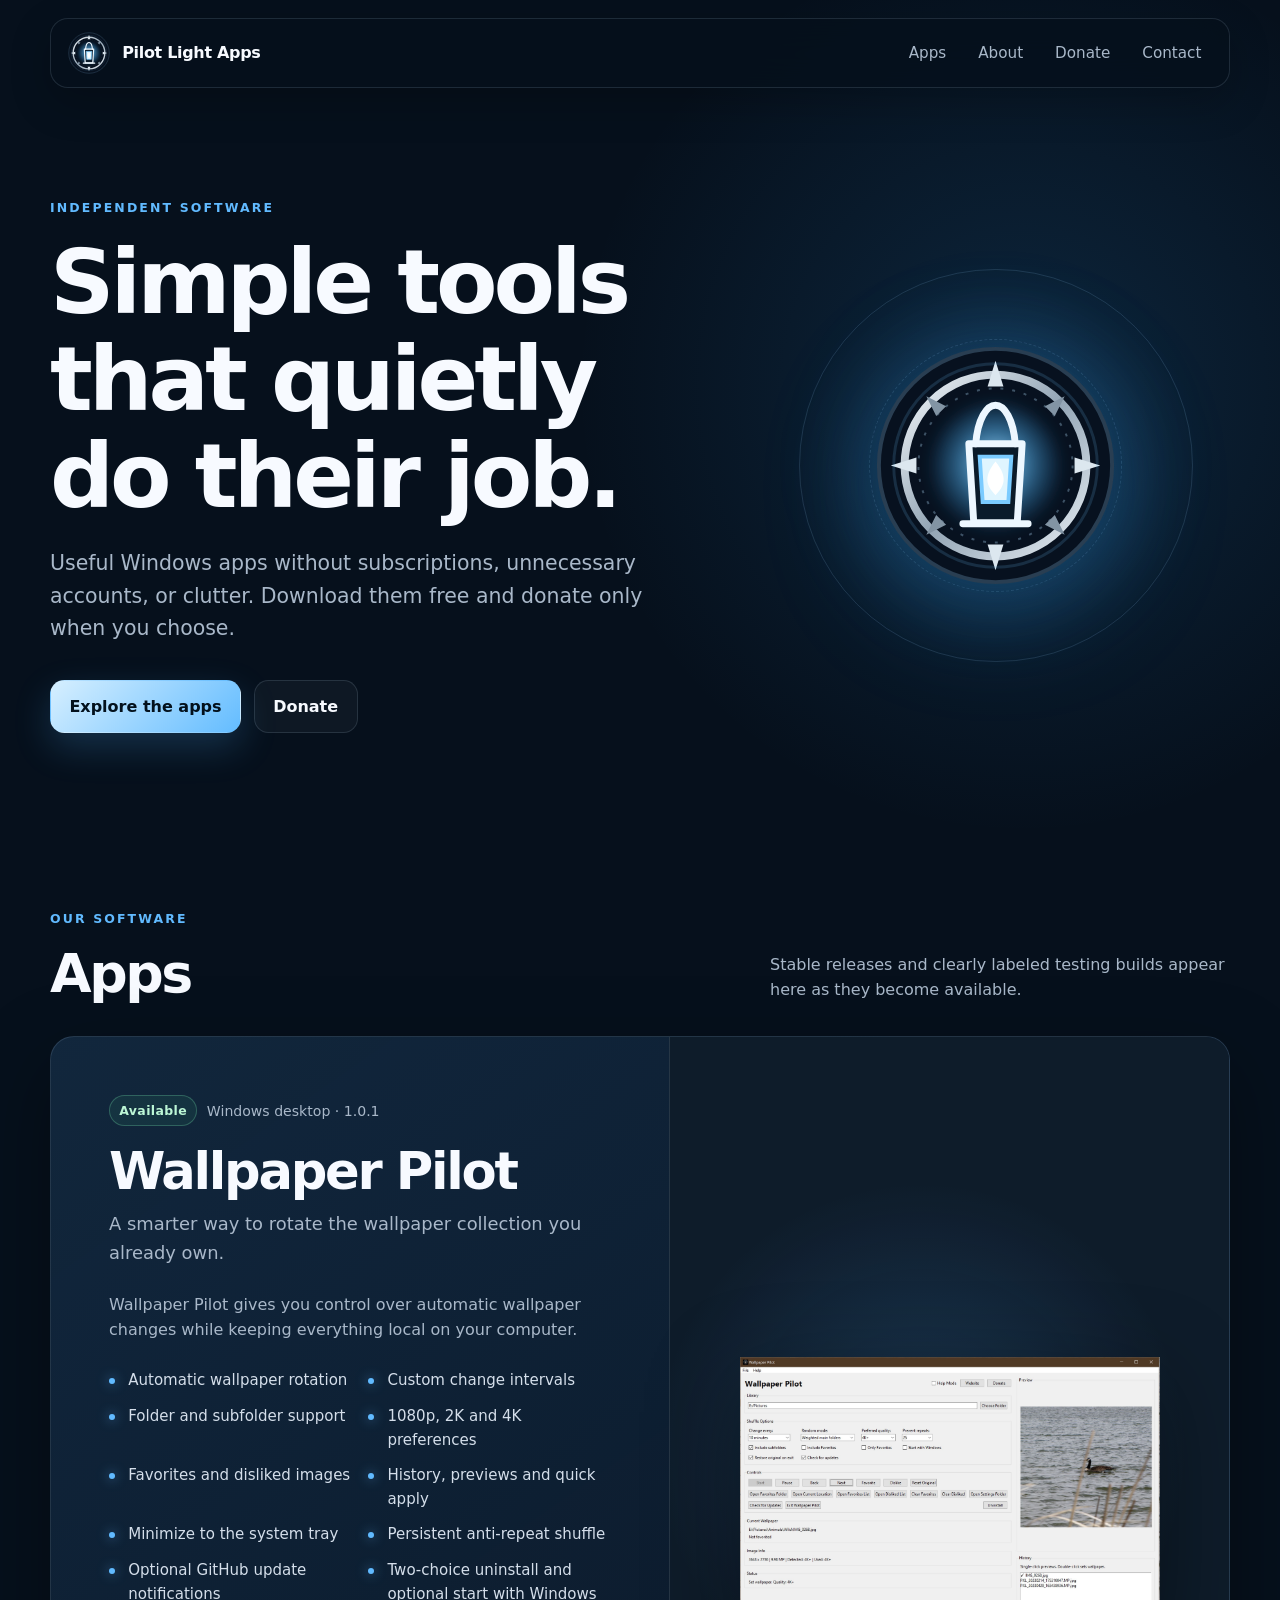
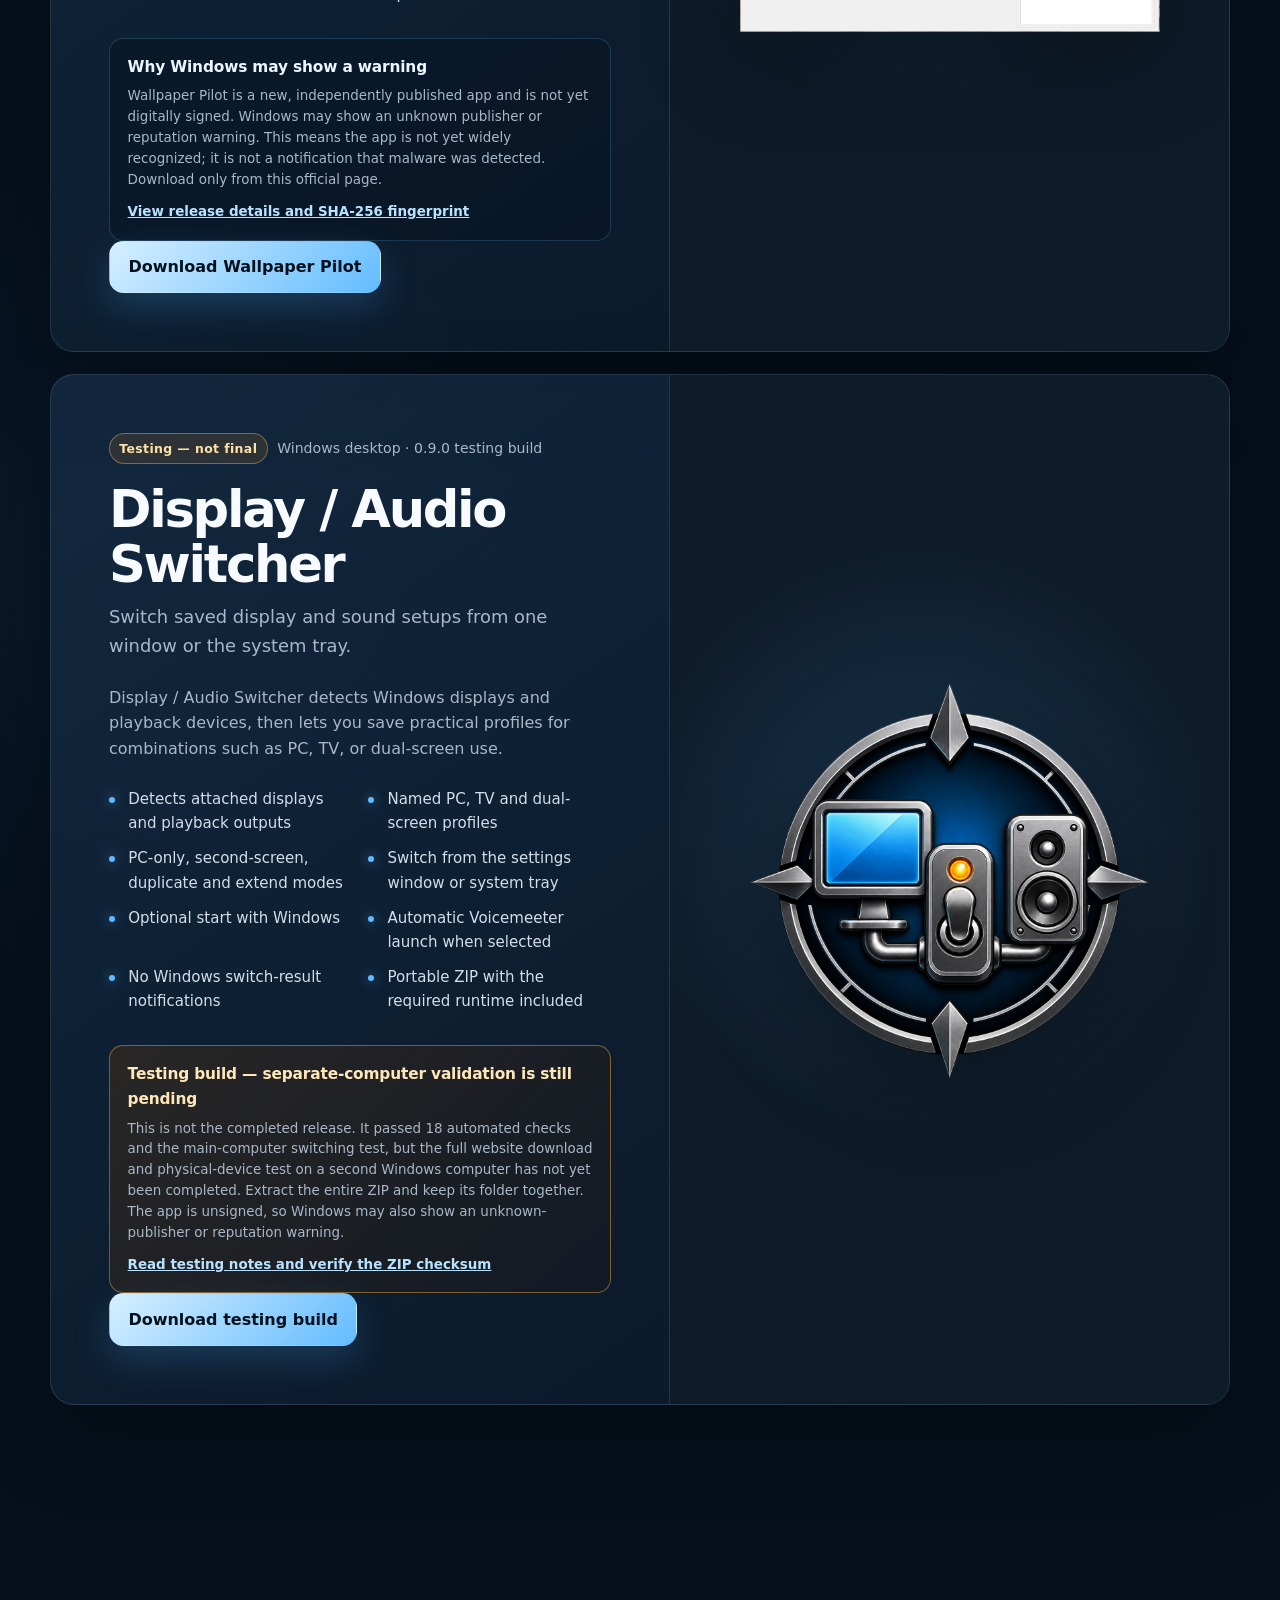
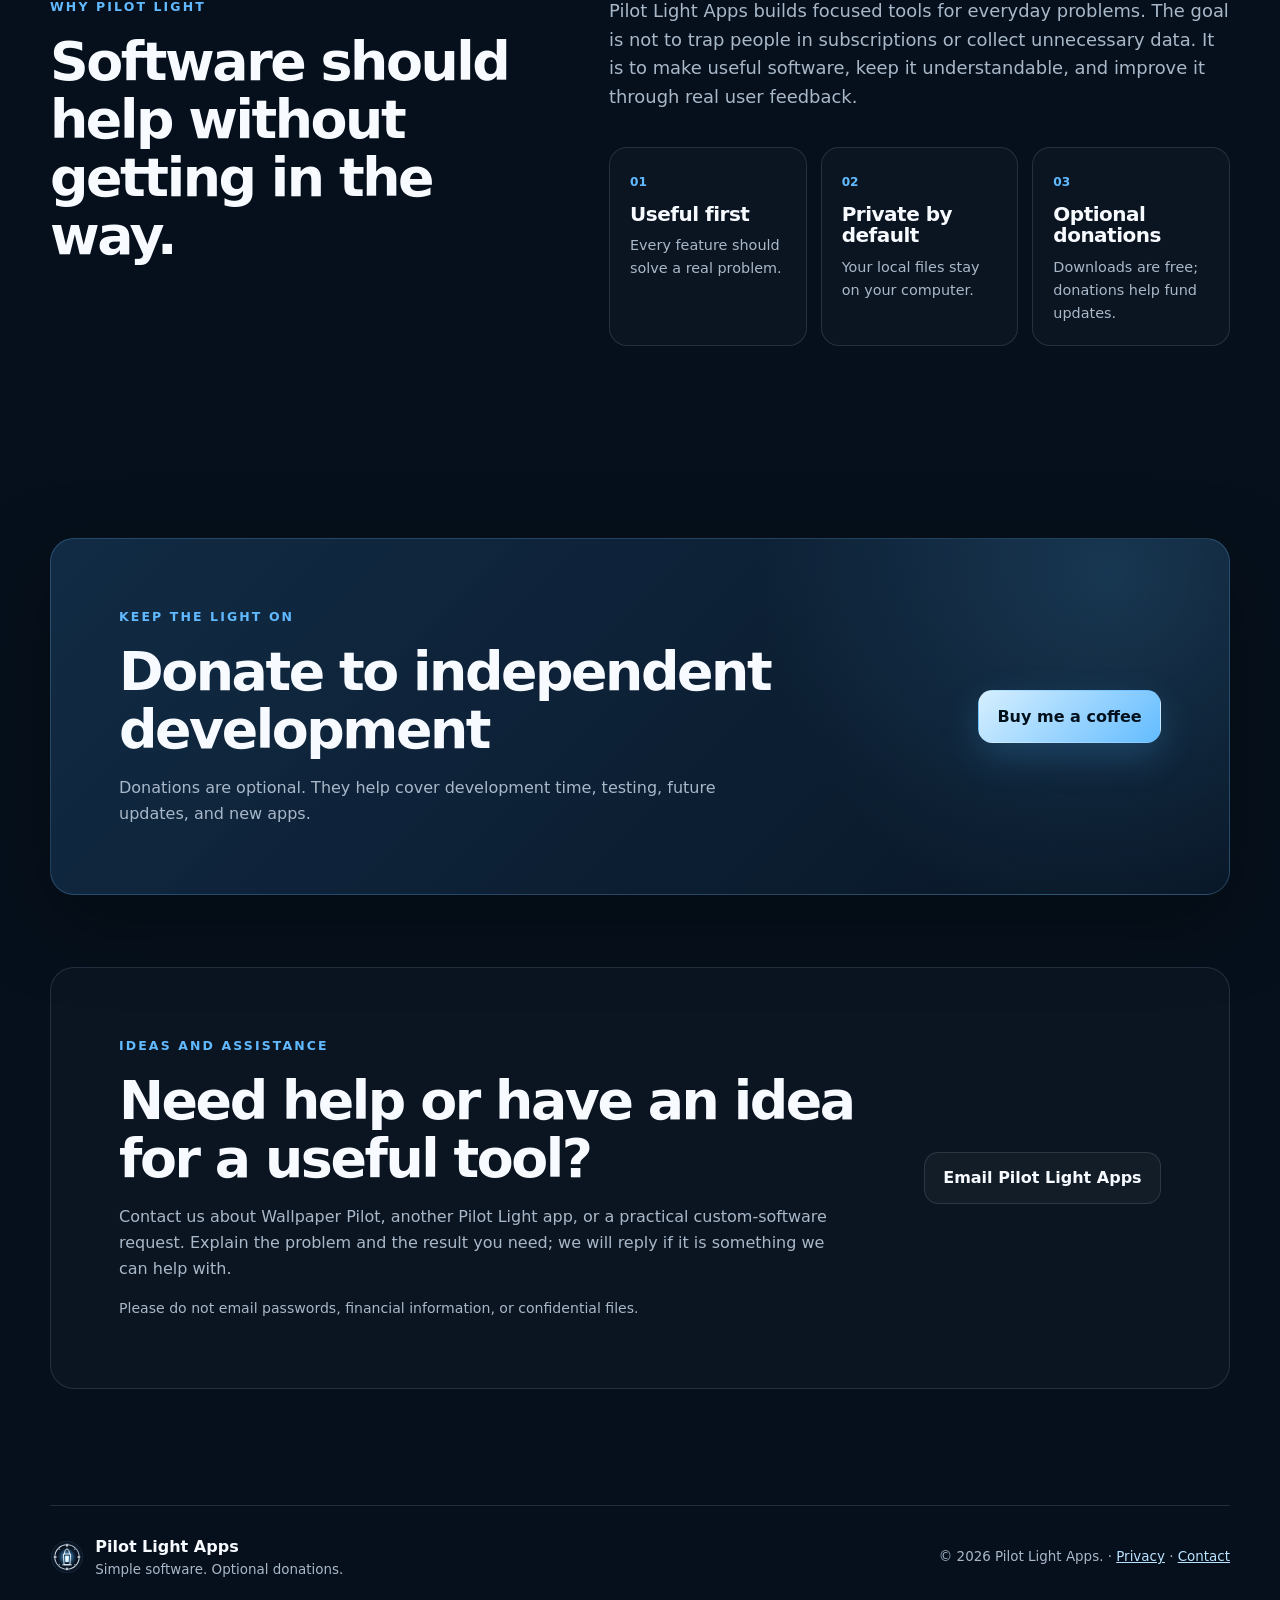
==== commit e90f21ad: "Publish switcher testing page and analytics" ====
--- a/index.html
+++ b/index.html
@@ -3,7 +3,7 @@
 <head>
   <meta charset="utf-8">
   <meta name="viewport" content="width=device-width, initial-scale=1">
-  <meta name="description" content="Pilot Light Apps creates simple, useful Windows software. Download Wallpaper Pilot and optionally donate to continued development.">
+  <meta name="description" content="Pilot Light Apps creates simple, useful Windows software, including Wallpaper Pilot and the Display / Audio Switcher testing build.">
   <meta name="theme-color" content="#07111f">
   <meta property="og:title" content="Pilot Light Apps">
   <meta property="og:description" content="Simple software that quietly does its job.">
@@ -54,7 +54,7 @@
           <p class="eyebrow">Our software</p>
           <h2>Apps</h2>
         </div>
-        <p>New tools will appear here as they are released.</p>
+        <p>Stable releases and clearly labeled testing builds appear here as they become available.</p>
       </div>
       <div id="app-grid" class="app-grid" aria-live="polite"></div>
       <noscript>
@@ -121,13 +121,14 @@
         <span>Simple software. Optional donations.</span>
       </div>
     </div>
-    <p>© <span id="year"></span> Pilot Light Apps. · <a class="contact-link footer-contact" href="#" data-placeholder-link="contact">Contact</a></p>
+    <p>© <span id="year"></span> Pilot Light Apps. · <a class="footer-contact" href="privacy.html">Privacy</a> · <a class="contact-link footer-contact" href="#" data-placeholder-link="contact">Contact</a></p>
   </footer>
 
   <div id="toast" class="toast" role="status" aria-live="polite"></div>
 
-  <script src="site-config.js"></script>
-  <script src="apps.js"></script>
-  <script src="app.js"></script>
-</body>
-</html>
+  <script src="site-config.js"></script>
+  <script src="apps.js"></script>
+  <script src="app.js"></script>
+  <script defer src="https://static.cloudflareinsights.com/beacon.min.js" data-cf-beacon='{"token":"aff3e8f6812e48f08ca1f6ff199ee934"}'></script>
+</body>
+</html>
--- a/styles.css
+++ b/styles.css
@@ -203,7 +203,7 @@
 }
 .app-card-visual img { width: min(88%, 420px); filter: drop-shadow(0 25px 46px rgba(0,0,0,.42)); }
 .app-meta { display: flex; flex-wrap: wrap; align-items: center; gap: .6rem; margin-bottom: 1.1rem; }
-.badge {
+.badge {
   display: inline-flex;
   align-items: center;
   min-height: 28px;
@@ -214,8 +214,18 @@
   background: rgba(67, 156, 223, .09);
   font-size: .78rem;
   font-weight: 800;
-  letter-spacing: .03em;
-}
+  letter-spacing: .03em;
+}
+.badge-stable {
+  border-color: rgba(119, 224, 173, .28);
+  color: #bcf6d5;
+  background: rgba(63, 180, 118, .1);
+}
+.badge-testing {
+  border-color: rgba(255, 190, 92, .4);
+  color: #ffe0a6;
+  background: rgba(194, 117, 21, .16);
+}
 .platform { color: var(--muted); font-size: .88rem; }
 .app-card h3 { margin-bottom: .7rem; font-size: clamp(2rem, 4vw, 3.4rem); }
 .app-tagline { margin: 0 0 1.5rem; font-size: 1.12rem; }
@@ -271,7 +281,12 @@
   font-size: .84rem;
   font-weight: 750;
 }
-.download-notice a:hover { color: #fff; }
+.download-notice a:hover { color: #fff; }
+.download-notice-testing {
+  border-color: rgba(255, 185, 73, .42);
+  background: linear-gradient(135deg, rgba(95, 53, 10, .34), rgba(25, 24, 25, .42));
+}
+.download-notice-testing h4 { color: #ffe7b8; }
 
 .about-section {
   display: grid;
@@ -334,7 +349,28 @@
 .footer-brand { display: flex; align-items: center; gap: .7rem; }
 .footer-brand strong, .footer-brand span { display: block; }
 .footer-brand span, footer > p { color: var(--muted); font-size: .84rem; }
-footer > p { margin: 0; }
+footer > p { margin: 0; }
+
+.legal-main {
+  width: min(calc(100% - 40px), 880px);
+  margin: 0 auto;
+  padding: 150px 0 96px;
+}
+.legal-main h1 { font-size: clamp(2.65rem, 8vw, 5.5rem); }
+.legal-card {
+  margin-top: 2.5rem;
+  padding: clamp(28px, 5vw, 52px);
+  border: 1px solid var(--line);
+  border-radius: var(--radius);
+  background: rgba(255,255,255,.025);
+  box-shadow: var(--shadow);
+}
+.legal-card h2 { margin-top: 2.25rem; font-size: clamp(1.35rem, 3vw, 1.75rem); }
+.legal-card h2:first-child { margin-top: 0; }
+.legal-card p, .legal-card li { color: var(--muted); }
+.legal-card a { color: var(--accent-2); }
+.legal-card a:hover { color: #fff; }
+.legal-updated { margin-top: 2rem; font-size: .88rem; }
 
 .toast {
   position: fixed;
@@ -366,7 +402,7 @@
   .support-card, .contact-card { align-items: flex-start; flex-direction: column; }
 }
 
-@media (max-width: 650px) {
+@media (max-width: 650px) {
   .site-header { width: min(calc(100% - 20px), var(--max)); margin-top: 10px; }
   .brand span { display: none; }
   .site-header nav a { padding-inline: .64rem; font-size: .88rem; }
@@ -378,8 +414,9 @@
   .feature-list { grid-template-columns: 1fr; }
   .principles { grid-template-columns: 1fr; }
   .contact-section { padding-bottom: 80px; }
-  footer { align-items: flex-start; flex-direction: column; }
-}
+  footer { align-items: flex-start; flex-direction: column; }
+  .legal-main { width: min(calc(100% - 28px), 880px); padding-top: 110px; }
+}
 
 @media (prefers-reduced-motion: reduce) {
   html { scroll-behavior: auto; }
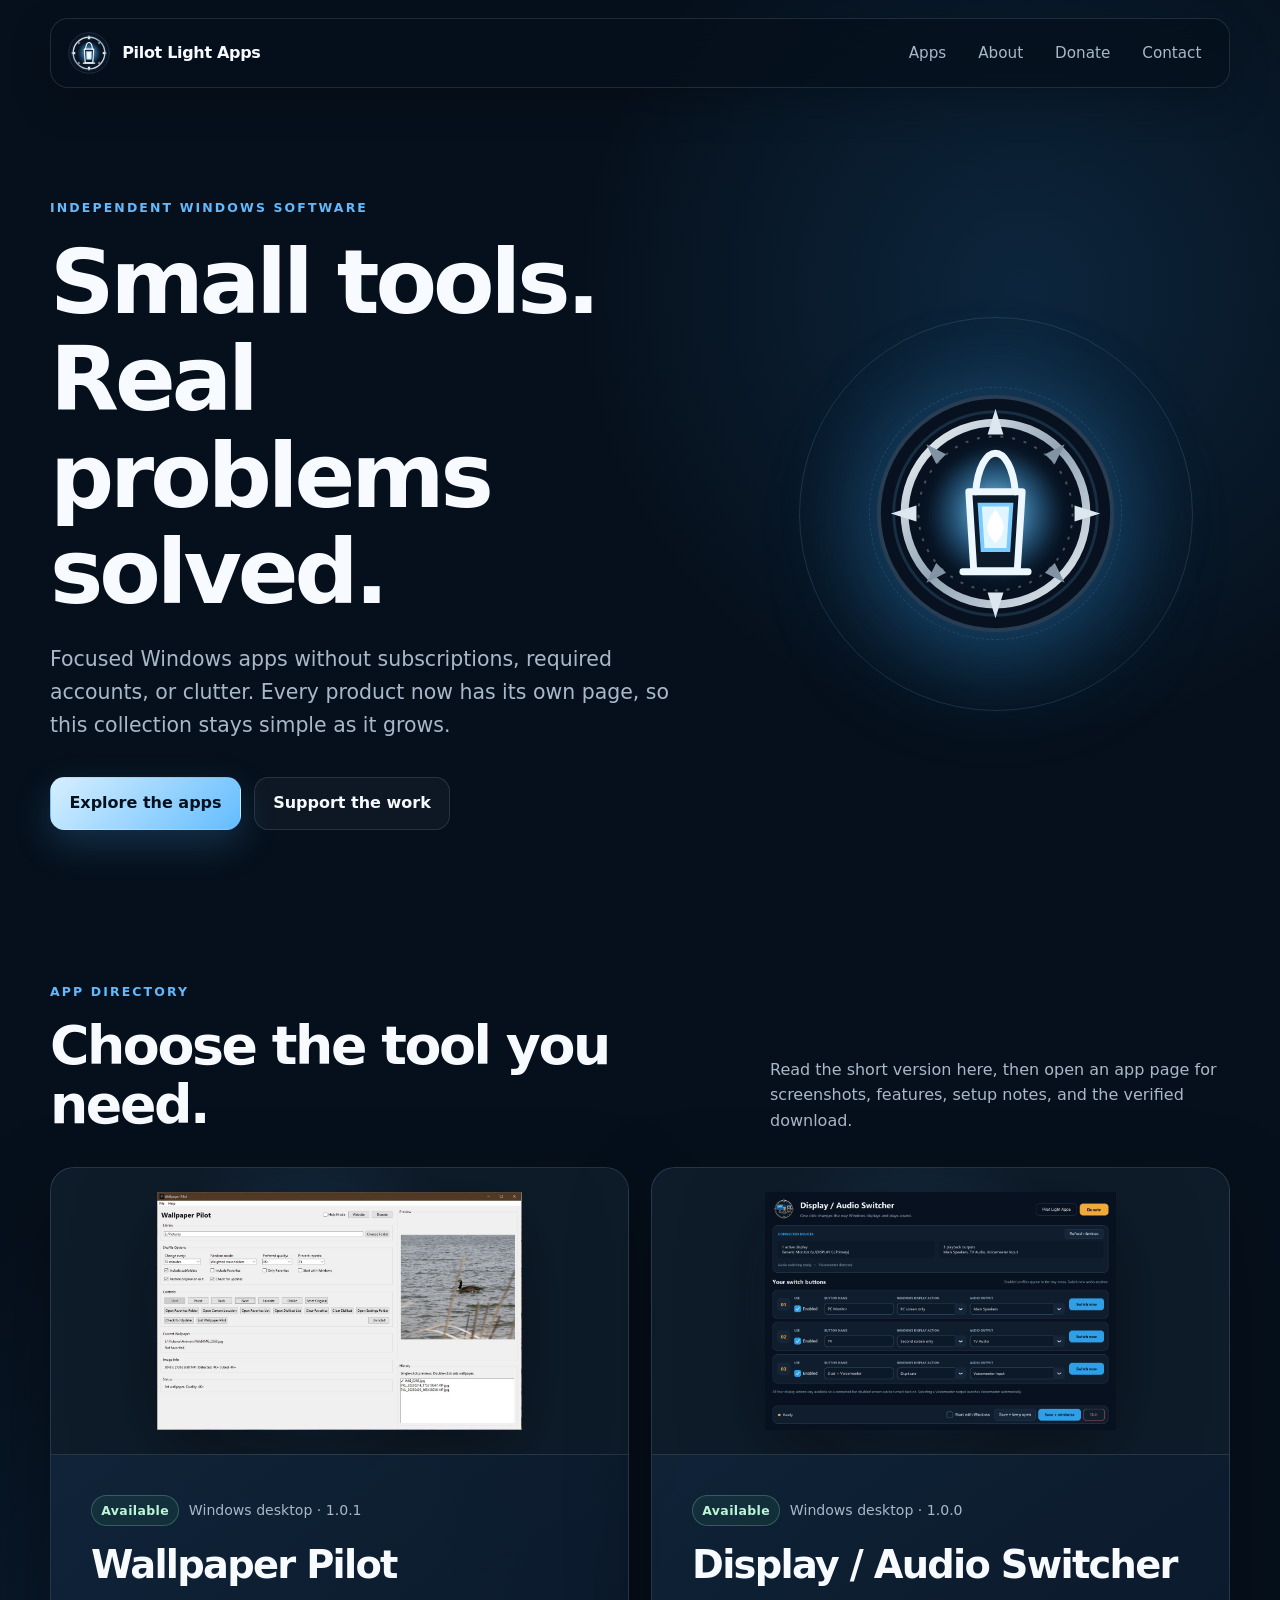
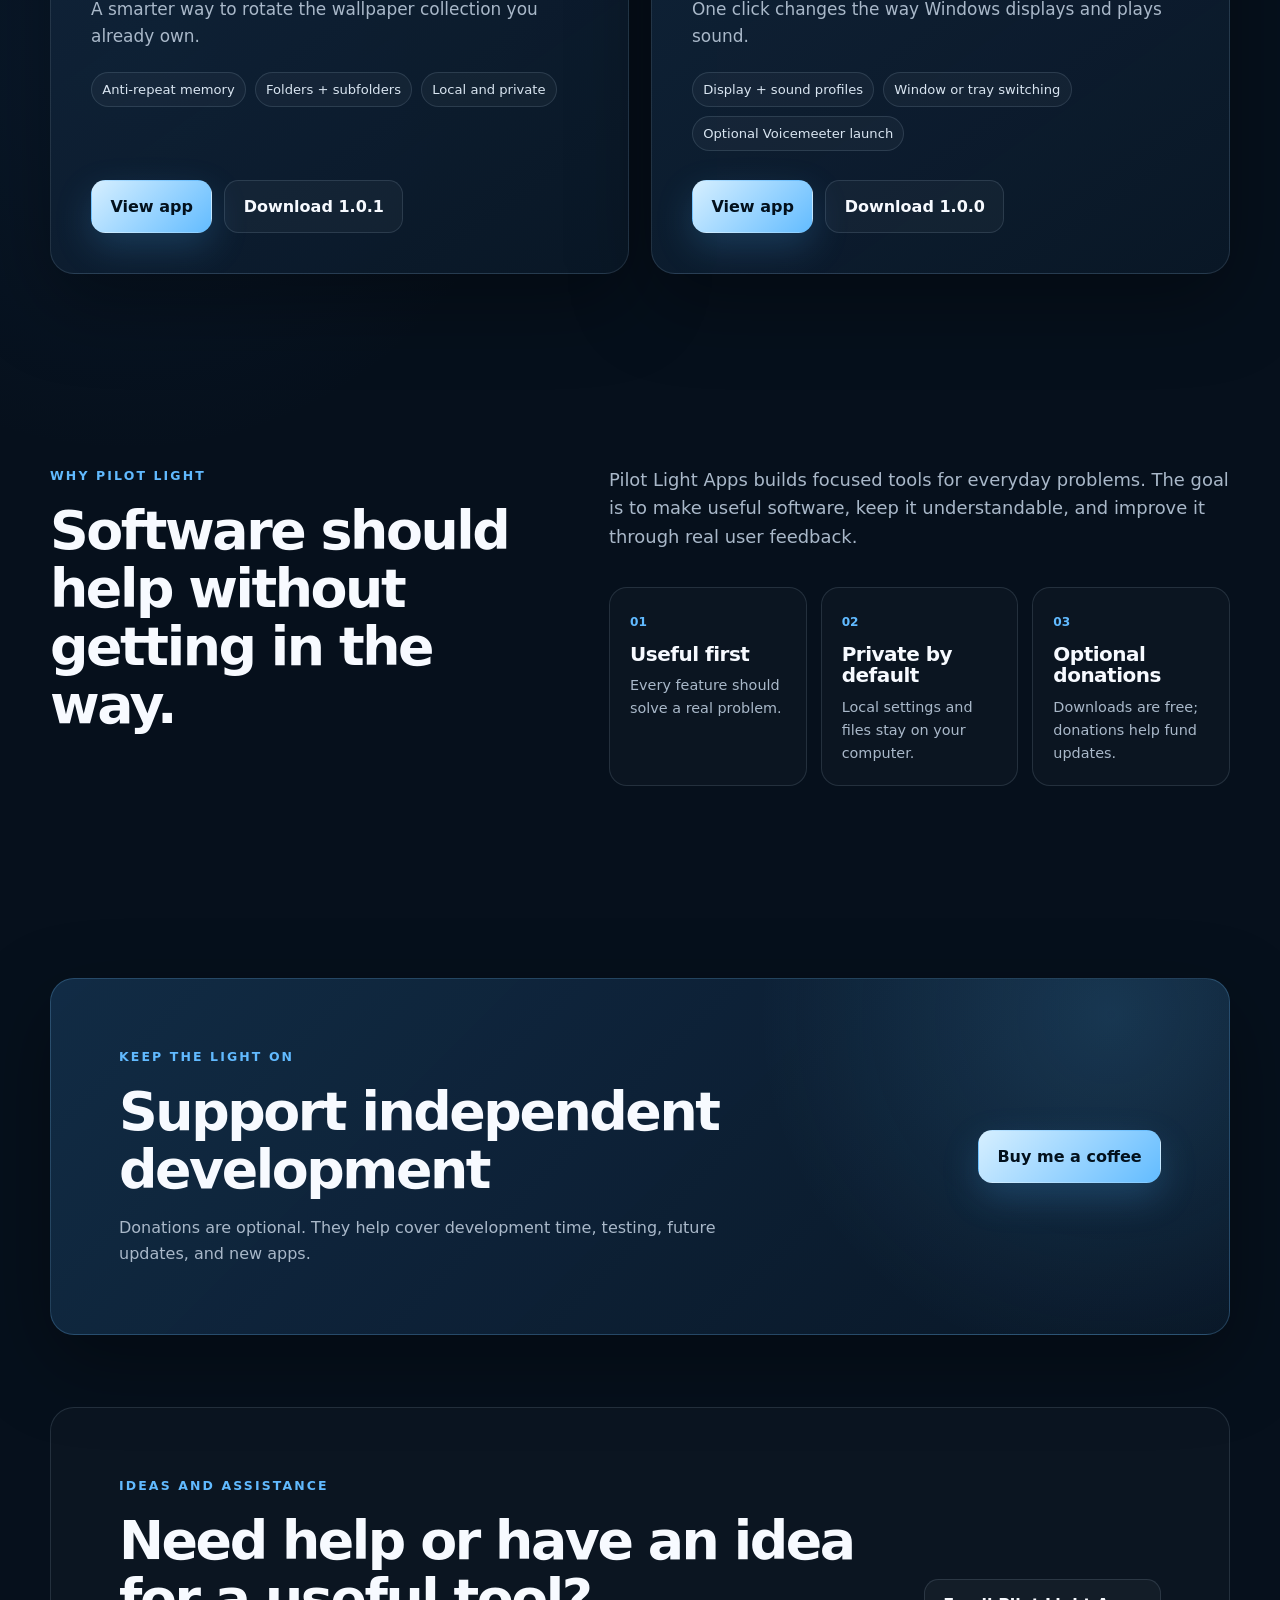
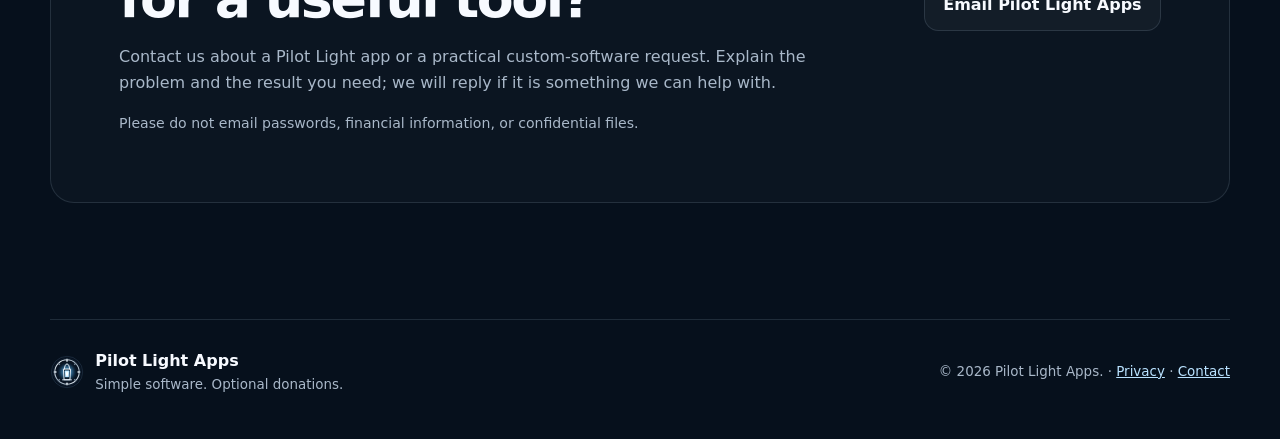
==== commit 8f114be7: "Release switcher and add dedicated app pages" ====
--- a/index.html
+++ b/index.html
@@ -1,102 +1,102 @@
-<!doctype html>
-<html lang="en">
-<head>
-  <meta charset="utf-8">
-  <meta name="viewport" content="width=device-width, initial-scale=1">
-  <meta name="description" content="Pilot Light Apps creates simple, useful Windows software, including Wallpaper Pilot and the Display / Audio Switcher testing build.">
-  <meta name="theme-color" content="#07111f">
+<!doctype html>
+<html lang="en">
+<head>
+  <meta charset="utf-8">
+  <meta name="viewport" content="width=device-width, initial-scale=1">
+  <meta name="description" content="Pilot Light Apps makes focused, privacy-conscious Windows utilities. Explore Wallpaper Pilot and Display / Audio Switcher.">
+  <meta name="theme-color" content="#07111f">
   <meta property="og:title" content="Pilot Light Apps">
-  <meta property="og:description" content="Simple software that quietly does its job.">
+  <meta property="og:description" content="Simple Windows tools that quietly do their job.">
   <meta property="og:type" content="website">
   <meta property="og:url" content="https://pilotlightapps.com/">
   <title>Pilot Light Apps</title>
   <link rel="canonical" href="https://pilotlightapps.com/">
-  <link rel="icon" href="assets/pilot-light-logo.svg" type="image/svg+xml">
-  <link rel="stylesheet" href="styles.css">
-</head>
-<body>
-  <a class="skip-link" href="#apps">Skip to apps</a>
-
-  <header class="site-header">
-    <a class="brand" href="#top" aria-label="Pilot Light Apps home">
-      <img src="assets/pilot-light-logo.svg" alt="" width="44" height="44">
-      <span>Pilot Light Apps</span>
-    </a>
-    <nav aria-label="Main navigation">
-      <a href="#apps">Apps</a>
+  <link rel="icon" href="assets/pilot-light-logo.svg" type="image/svg+xml">
+  <link rel="stylesheet" href="styles.css">
+</head>
+<body>
+  <a class="skip-link" href="#apps">Skip to apps</a>
+
+  <header class="site-header">
+    <a class="brand" href="#top" aria-label="Pilot Light Apps home">
+      <img src="assets/pilot-light-logo.svg" alt="" width="44" height="44">
+      <span>Pilot Light Apps</span>
+    </a>
+    <nav aria-label="Main navigation">
+      <a href="#apps">Apps</a>
       <a href="#about">About</a>
       <a href="#donate">Donate</a>
       <a href="#contact">Contact</a>
-    </nav>
-  </header>
-
-  <main id="top">
-    <section class="hero">
-      <div class="hero-copy">
-        <p class="eyebrow">Independent software</p>
-        <h1>Simple tools that quietly do their job.</h1>
-        <p class="hero-text">Useful Windows apps without subscriptions, unnecessary accounts, or clutter. Download them free and donate only when you choose.</p>
-        <div class="hero-actions">
-          <a class="button primary" href="#apps">Explore the apps</a>
-          <a class="button secondary donation-link" href="#donate">Donate</a>
-        </div>
-      </div>
-      <div class="hero-mark" aria-hidden="true">
-        <img src="assets/pilot-light-logo.svg" alt="">
-        <span class="orbit orbit-one"></span>
-        <span class="orbit orbit-two"></span>
-      </div>
-    </section>
-
-    <section class="section" id="apps">
-      <div class="section-heading">
-        <div>
-          <p class="eyebrow">Our software</p>
-          <h2>Apps</h2>
-        </div>
-        <p>Stable releases and clearly labeled testing builds appear here as they become available.</p>
-      </div>
-      <div id="app-grid" class="app-grid" aria-live="polite"></div>
-      <noscript>
-        <p class="notice">JavaScript is required to display the app list.</p>
-      </noscript>
-    </section>
-
-    <section class="section about-section" id="about">
-      <div>
-        <p class="eyebrow">Why Pilot Light</p>
-        <h2>Software should help without getting in the way.</h2>
-      </div>
-      <div class="about-copy">
-        <p>Pilot Light Apps builds focused tools for everyday problems. The goal is not to trap people in subscriptions or collect unnecessary data. It is to make useful software, keep it understandable, and improve it through real user feedback.</p>
-        <div class="principles">
-          <article>
-            <span>01</span>
-            <h3>Useful first</h3>
-            <p>Every feature should solve a real problem.</p>
-          </article>
-          <article>
-            <span>02</span>
-            <h3>Private by default</h3>
-            <p>Your local files stay on your computer.</p>
-          </article>
-          <article>
-            <span>03</span>
-            <h3>Optional donations</h3>
-            <p>Downloads are free; donations help fund updates.</p>
-          </article>
-        </div>
-      </div>
-    </section>
-
+    </nav>
+  </header>
+
+  <main id="top">
+    <section class="hero home-hero">
+      <div class="hero-copy">
+        <p class="eyebrow">Independent Windows software</p>
+        <h1>Small tools.<br>Real problems solved.</h1>
+        <p class="hero-text">Focused Windows apps without subscriptions, required accounts, or clutter. Every product now has its own page, so this collection stays simple as it grows.</p>
+        <div class="hero-actions">
+          <a class="button primary" href="#apps">Explore the apps</a>
+          <a class="button secondary donation-link" href="#donate">Support the work</a>
+        </div>
+      </div>
+      <div class="hero-mark" aria-hidden="true">
+        <img src="assets/pilot-light-logo.svg" alt="">
+        <span class="orbit orbit-one"></span>
+        <span class="orbit orbit-two"></span>
+      </div>
+    </section>
+
+    <section class="section catalog-section" id="apps">
+      <div class="section-heading">
+        <div>
+          <p class="eyebrow">App directory</p>
+          <h2>Choose the tool you need.</h2>
+        </div>
+        <p>Read the short version here, then open an app page for screenshots, features, setup notes, and the verified download.</p>
+      </div>
+      <div id="app-grid" class="app-grid" aria-live="polite"></div>
+      <noscript>
+        <p class="notice">JavaScript is required to display the app directory.</p>
+      </noscript>
+    </section>
+
+    <section class="section about-section" id="about">
+      <div>
+        <p class="eyebrow">Why Pilot Light</p>
+        <h2>Software should help without getting in the way.</h2>
+      </div>
+      <div class="about-copy">
+        <p>Pilot Light Apps builds focused tools for everyday problems. The goal is to make useful software, keep it understandable, and improve it through real user feedback.</p>
+        <div class="principles">
+          <article>
+            <span>01</span>
+            <h3>Useful first</h3>
+            <p>Every feature should solve a real problem.</p>
+          </article>
+          <article>
+            <span>02</span>
+            <h3>Private by default</h3>
+            <p>Local settings and files stay on your computer.</p>
+          </article>
+          <article>
+            <span>03</span>
+            <h3>Optional donations</h3>
+            <p>Downloads are free; donations help fund updates.</p>
+          </article>
+        </div>
+      </div>
+    </section>
+
     <section class="section support-section" id="donate">
-      <div class="support-card">
-        <div>
-          <p class="eyebrow">Keep the light on</p>
-          <h2>Donate to independent development</h2>
-          <p>Donations are optional. They help cover development time, testing, future updates, and new apps.</p>
-        </div>
-        <a class="button primary donation-link" href="#" data-placeholder-link="donation">Buy me a coffee</a>
+      <div class="support-card">
+        <div>
+          <p class="eyebrow">Keep the light on</p>
+          <h2>Support independent development</h2>
+          <p>Donations are optional. They help cover development time, testing, future updates, and new apps.</p>
+        </div>
+        <a class="button primary donation-link" href="#" data-placeholder-link="donation">Buy me a coffee</a>
       </div>
     </section>
 
@@ -105,27 +105,26 @@
         <div>
           <p class="eyebrow">Ideas and assistance</p>
           <h2>Need help or have an idea for a useful tool?</h2>
-          <p>Contact us about Wallpaper Pilot, another Pilot Light app, or a practical custom-software request. Explain the problem and the result you need; we will reply if it is something we can help with.</p>
+          <p>Contact us about a Pilot Light app or a practical custom-software request. Explain the problem and the result you need; we will reply if it is something we can help with.</p>
           <p class="contact-safety">Please do not email passwords, financial information, or confidential files.</p>
         </div>
         <a class="button secondary contact-link" href="#" data-placeholder-link="contact">Email Pilot Light Apps</a>
       </div>
     </section>
-  </main>
-
-  <footer>
-    <div class="footer-brand">
-      <img src="assets/pilot-light-logo.svg" alt="" width="34" height="34">
-      <div>
-        <strong>Pilot Light Apps</strong>
-        <span>Simple software. Optional donations.</span>
-      </div>
-    </div>
+  </main>
+
+  <footer>
+    <div class="footer-brand">
+      <img src="assets/pilot-light-logo.svg" alt="" width="34" height="34">
+      <div>
+        <strong>Pilot Light Apps</strong>
+        <span>Simple software. Optional donations.</span>
+      </div>
+    </div>
     <p>© <span id="year"></span> Pilot Light Apps. · <a class="footer-contact" href="privacy.html">Privacy</a> · <a class="contact-link footer-contact" href="#" data-placeholder-link="contact">Contact</a></p>
-  </footer>
-
-  <div id="toast" class="toast" role="status" aria-live="polite"></div>
-
+  </footer>
+
+  <div id="toast" class="toast" role="status" aria-live="polite"></div>
   <script src="site-config.js"></script>
   <script src="apps.js"></script>
   <script src="app.js"></script>
--- a/styles.css
+++ b/styles.css
@@ -177,32 +177,40 @@
 .section-heading > p { max-width: 460px; margin: 0; }
 .section-heading h2 { margin-bottom: 0; }
 
-.app-grid { display: grid; grid-template-columns: repeat(12, 1fr); gap: 22px; }
-.app-card {
-  grid-column: span 12;
-  display: grid;
-  grid-template-columns: minmax(0, 1.05fr) minmax(300px, .95fr);
-  overflow: hidden;
-  border: 1px solid var(--line);
-  border-radius: var(--radius);
-  background: linear-gradient(145deg, rgba(20, 42, 66, .87), rgba(10, 25, 41, .8));
-  box-shadow: var(--shadow);
-}
-.app-card-copy { padding: clamp(28px, 5vw, 58px); }
-.app-card-visual {
-  position: relative;
-  display: grid;
-  place-items: center;
-  min-height: 410px;
-  padding: 28px;
-  background:
-    linear-gradient(rgba(255,255,255,.02), rgba(255,255,255,.02)),
-    radial-gradient(circle at 45% 45%, rgba(75, 173, 244, .2), transparent 45%),
-    #091726;
-  border-left: 1px solid var(--line);
-}
-.app-card-visual img { width: min(88%, 420px); filter: drop-shadow(0 25px 46px rgba(0,0,0,.42)); }
-.app-meta { display: flex; flex-wrap: wrap; align-items: center; gap: .6rem; margin-bottom: 1.1rem; }
+.catalog-section { padding-top: 72px; }
+.app-grid { display: grid; grid-template-columns: repeat(2, minmax(0, 1fr)); gap: 22px; }
+.catalog-card {
+  display: flex;
+  min-width: 0;
+  overflow: hidden;
+  flex-direction: column;
+  border: 1px solid var(--line);
+  border-radius: var(--radius);
+  background: linear-gradient(145deg, rgba(20, 42, 66, .87), rgba(10, 25, 41, .8));
+  box-shadow: var(--shadow);
+}
+.catalog-visual {
+  display: grid;
+  place-items: center;
+  min-height: 245px;
+  padding: 24px;
+  overflow: hidden;
+  border-bottom: 1px solid var(--line);
+  background:
+    linear-gradient(rgba(255,255,255,.02), rgba(255,255,255,.02)),
+    radial-gradient(circle at 45% 45%, rgba(75, 173, 244, .2), transparent 48%),
+    #091726;
+}
+.catalog-visual img {
+  width: 100%;
+  max-height: 238px;
+  object-fit: contain;
+  filter: drop-shadow(0 22px 42px rgba(0,0,0,.4));
+  transition: transform .22s ease;
+}
+.catalog-visual:hover img { transform: scale(1.018); }
+.catalog-copy { display: flex; flex: 1; flex-direction: column; padding: clamp(26px, 4vw, 40px); }
+.app-meta { display: flex; flex-wrap: wrap; align-items: center; gap: .6rem; margin-bottom: 1.1rem; }
 .badge {
   display: inline-flex;
   align-items: center;
@@ -226,35 +234,22 @@
   color: #ffe0a6;
   background: rgba(194, 117, 21, .16);
 }
-.platform { color: var(--muted); font-size: .88rem; }
-.app-card h3 { margin-bottom: .7rem; font-size: clamp(2rem, 4vw, 3.4rem); }
-.app-tagline { margin: 0 0 1.5rem; font-size: 1.12rem; }
-.feature-list {
-  display: grid;
-  grid-template-columns: repeat(2, minmax(0, 1fr));
-  gap: .7rem 1rem;
-  margin: 1.6rem 0 2rem;
-  padding: 0;
-  list-style: none;
-}
-.feature-list li {
-  position: relative;
-  padding-left: 1.2rem;
-  color: #d4deea;
-  font-size: .94rem;
-}
-.feature-list li::before {
-  content: "";
-  position: absolute;
-  left: 0;
-  top: .62rem;
-  width: 6px;
-  height: 6px;
-  border-radius: 50%;
-  background: var(--accent);
-  box-shadow: 0 0 12px rgba(97,186,255,.7);
-}
-.app-actions { display: flex; flex-wrap: wrap; gap: .75rem; }
+.platform { color: var(--muted); font-size: .88rem; }
+.catalog-card h3 { margin-bottom: .7rem; font-size: clamp(1.85rem, 3vw, 2.6rem); }
+.catalog-card h3 a { text-decoration: none; }
+.catalog-card h3 a:hover { color: var(--accent-2); }
+.app-tagline { margin: 0 0 1.35rem; font-size: 1.06rem; }
+.highlight-list { display: flex; flex-wrap: wrap; gap: .55rem; margin: 0 0 1.8rem; padding: 0; list-style: none; }
+.highlight-list li {
+  padding: .38rem .64rem;
+  border: 1px solid var(--line);
+  border-radius: 999px;
+  color: #d9e5f1;
+  background: rgba(255,255,255,.035);
+  font-size: .82rem;
+}
+.app-actions { display: flex; flex-wrap: wrap; gap: .75rem; }
+.catalog-copy .app-actions { margin-top: auto; }
 .download-notice {
   margin-top: 1.15rem;
   padding: 1rem 1.1rem;
@@ -282,11 +277,108 @@
   font-weight: 750;
 }
 .download-notice a:hover { color: #fff; }
-.download-notice-testing {
-  border-color: rgba(255, 185, 73, .42);
-  background: linear-gradient(135deg, rgba(95, 53, 10, .34), rgba(25, 24, 25, .42));
-}
-.download-notice-testing h4 { color: #ffe7b8; }
+
+.app-detail-main {
+  width: min(calc(100% - 40px), var(--max));
+  margin: 0 auto;
+  padding: 82px 0 116px;
+}
+.app-detail-hero {
+  display: grid;
+  grid-template-columns: minmax(0, .86fr) minmax(420px, 1.14fr);
+  gap: clamp(38px, 6vw, 84px);
+  align-items: center;
+  min-height: 650px;
+}
+.back-link {
+  display: inline-flex;
+  margin-bottom: 2.2rem;
+  color: var(--accent-2);
+  font-weight: 760;
+  text-decoration: none;
+}
+.back-link:hover { color: #fff; }
+.app-detail-copy h1 { margin-bottom: 1rem; font-size: clamp(3rem, 6vw, 5.7rem); }
+.detail-tagline { margin: 0 0 1rem; color: #dceafa; font-size: clamp(1.25rem, 2vw, 1.65rem); }
+.detail-visual {
+  display: grid;
+  place-items: center;
+  min-height: 430px;
+  padding: clamp(20px, 3vw, 34px);
+  overflow: hidden;
+  border: 1px solid var(--line);
+  border-radius: var(--radius);
+  background:
+    radial-gradient(circle at 50% 45%, rgba(75, 173, 244, .2), transparent 52%),
+    #091726;
+  box-shadow: var(--shadow);
+}
+.detail-visual img { width: 100%; max-height: 590px; object-fit: contain; filter: drop-shadow(0 24px 45px rgba(0,0,0,.38)); }
+.detail-notice { margin: 0 0 88px; padding: 1.25rem 1.4rem; }
+.detail-notice h2 { margin: 0 0 .5rem; font-size: 1.05rem; letter-spacing: -.015em; }
+.detail-notice p { font-size: .92rem; }
+.detail-section { padding: 72px 0; border-top: 1px solid var(--line); }
+.detail-section-heading { display: grid; grid-template-columns: .75fr 1.25fr; gap: 2rem; align-items: start; margin-bottom: 2rem; }
+.detail-section-heading h2 { max-width: 760px; }
+.detail-feature-grid {
+  display: grid;
+  grid-template-columns: repeat(4, minmax(0, 1fr));
+  gap: 14px;
+  margin: 0;
+  padding: 0;
+  list-style: none;
+}
+.detail-feature-grid li {
+  min-height: 150px;
+  padding: 22px;
+  border: 1px solid var(--line);
+  border-radius: 18px;
+  color: #dbe6f1;
+  background: rgba(255,255,255,.025);
+}
+.detail-feature-grid li::before { content: ""; display: block; width: 28px; height: 3px; margin-bottom: 1rem; border-radius: 99px; background: var(--accent); box-shadow: 0 0 14px rgba(97,186,255,.5); }
+.detail-two-column { display: grid; grid-template-columns: repeat(2, minmax(0, 1fr)); gap: 22px; }
+.detail-panel {
+  padding: clamp(28px, 4vw, 46px);
+  border: 1px solid var(--line);
+  border-radius: var(--radius);
+  background: linear-gradient(145deg, rgba(20, 42, 66, .66), rgba(10, 25, 41, .72));
+}
+.detail-panel h2 { font-size: clamp(1.8rem, 3.2vw, 2.8rem); }
+.step-list { margin: 2rem 0 0; padding: 0; list-style: none; counter-reset: steps; }
+.step-list li { position: relative; margin-top: 1.25rem; padding-left: 3rem; color: #d7e2ed; counter-increment: steps; }
+.step-list li::before {
+  content: counter(steps, decimal-leading-zero);
+  position: absolute;
+  left: 0;
+  top: -.18rem;
+  display: grid;
+  place-items: center;
+  width: 2.15rem;
+  height: 2.15rem;
+  border: 1px solid rgba(97,186,255,.3);
+  border-radius: 50%;
+  color: var(--accent-2);
+  font-size: .72rem;
+  font-weight: 850;
+}
+.plain-list { margin: 2rem 0 0; padding-left: 1.2rem; }
+.plain-list li { margin-top: 1rem; padding-left: .25rem; color: #d7e2ed; }
+.detail-cta {
+  display: flex;
+  align-items: center;
+  justify-content: space-between;
+  gap: 2rem;
+  margin-top: 72px;
+  padding: clamp(30px, 5vw, 58px);
+  border: 1px solid rgba(119,196,250,.23);
+  border-radius: var(--radius);
+  background: radial-gradient(circle at 90% 10%, rgba(88,183,248,.17), transparent 22rem), linear-gradient(135deg, rgba(20,48,76,.86), rgba(9,23,39,.93));
+  box-shadow: var(--shadow);
+}
+.detail-cta h2 { margin-bottom: 0; }
+.detail-cta .eyebrow { margin-bottom: .7rem; }
+.noscript-notice { width: min(calc(100% - 40px), var(--max)); margin: 120px auto; }
 
 .about-section {
   display: grid;
@@ -391,28 +483,43 @@
 .toast.show { opacity: 1; transform: translate(-50%, 0); }
 .notice { padding: 1rem; border: 1px solid var(--line); border-radius: 1rem; }
 
-@media (max-width: 900px) {
-  .hero { grid-template-columns: 1fr; padding-top: 82px; text-align: center; }
-  .hero-text { margin-inline: auto; }
-  .hero-actions { justify-content: center; }
-  .hero-mark { width: min(72vw, 390px); }
-  .app-card { grid-template-columns: 1fr; }
-  .app-card-visual { min-height: 330px; border-left: 0; border-top: 1px solid var(--line); }
-  .about-section { grid-template-columns: 1fr; }
+@media (max-width: 900px) {
+  .hero { grid-template-columns: 1fr; padding-top: 82px; text-align: center; }
+  .hero-text { margin-inline: auto; }
+  .hero-actions { justify-content: center; }
+  .hero-mark { width: min(72vw, 390px); }
+  .app-grid { grid-template-columns: 1fr; }
+  .app-detail-hero { grid-template-columns: 1fr; min-height: 0; padding-top: 34px; }
+  .app-detail-copy { text-align: center; }
+  .app-detail-copy .app-meta, .app-detail-copy .hero-actions { justify-content: center; }
+  .detail-section-heading { grid-template-columns: 1fr; gap: .25rem; }
+  .detail-feature-grid { grid-template-columns: repeat(2, minmax(0, 1fr)); }
+  .detail-two-column { grid-template-columns: 1fr; }
+  .about-section { grid-template-columns: 1fr; }
   .support-card, .contact-card { align-items: flex-start; flex-direction: column; }
-}
+}
 
 @media (max-width: 650px) {
   .site-header { width: min(calc(100% - 20px), var(--max)); margin-top: 10px; }
   .brand span { display: none; }
   .site-header nav a { padding-inline: .64rem; font-size: .88rem; }
-  .hero, .section, footer { width: min(calc(100% - 28px), var(--max)); }
-  .hero { min-height: auto; padding: 72px 0 42px; }
-  h1 { font-size: clamp(2.75rem, 15vw, 4.6rem); }
-  .section { padding: 68px 0; }
-  .section-heading { align-items: flex-start; flex-direction: column; gap: .5rem; }
-  .feature-list { grid-template-columns: 1fr; }
-  .principles { grid-template-columns: 1fr; }
+  .hero, .section, footer, .app-detail-main { width: min(calc(100% - 28px), var(--max)); }
+  .hero { min-height: auto; padding: 72px 0 42px; }
+  h1 { font-size: clamp(2.75rem, 15vw, 4.6rem); }
+  .section { padding: 68px 0; }
+  .section-heading { align-items: flex-start; flex-direction: column; gap: .5rem; }
+  .catalog-visual { min-height: 205px; padding: 16px; }
+  .catalog-copy .app-actions .button { flex: 1 1 100%; }
+  .app-detail-main { padding-top: 72px; padding-bottom: 82px; }
+  .app-detail-copy h1 { font-size: clamp(2.7rem, 14vw, 4.5rem); }
+  .detail-visual { min-height: 250px; padding: 14px; }
+  .detail-notice { margin-bottom: 54px; }
+  .detail-section { padding: 54px 0; }
+  .detail-feature-grid { grid-template-columns: 1fr; }
+  .detail-feature-grid li { min-height: 0; }
+  .detail-cta { align-items: flex-start; flex-direction: column; margin-top: 54px; }
+  .detail-cta .button { width: 100%; }
+  .principles { grid-template-columns: 1fr; }
   .contact-section { padding-bottom: 80px; }
   footer { align-items: flex-start; flex-direction: column; }
   .legal-main { width: min(calc(100% - 28px), 880px); padding-top: 110px; }
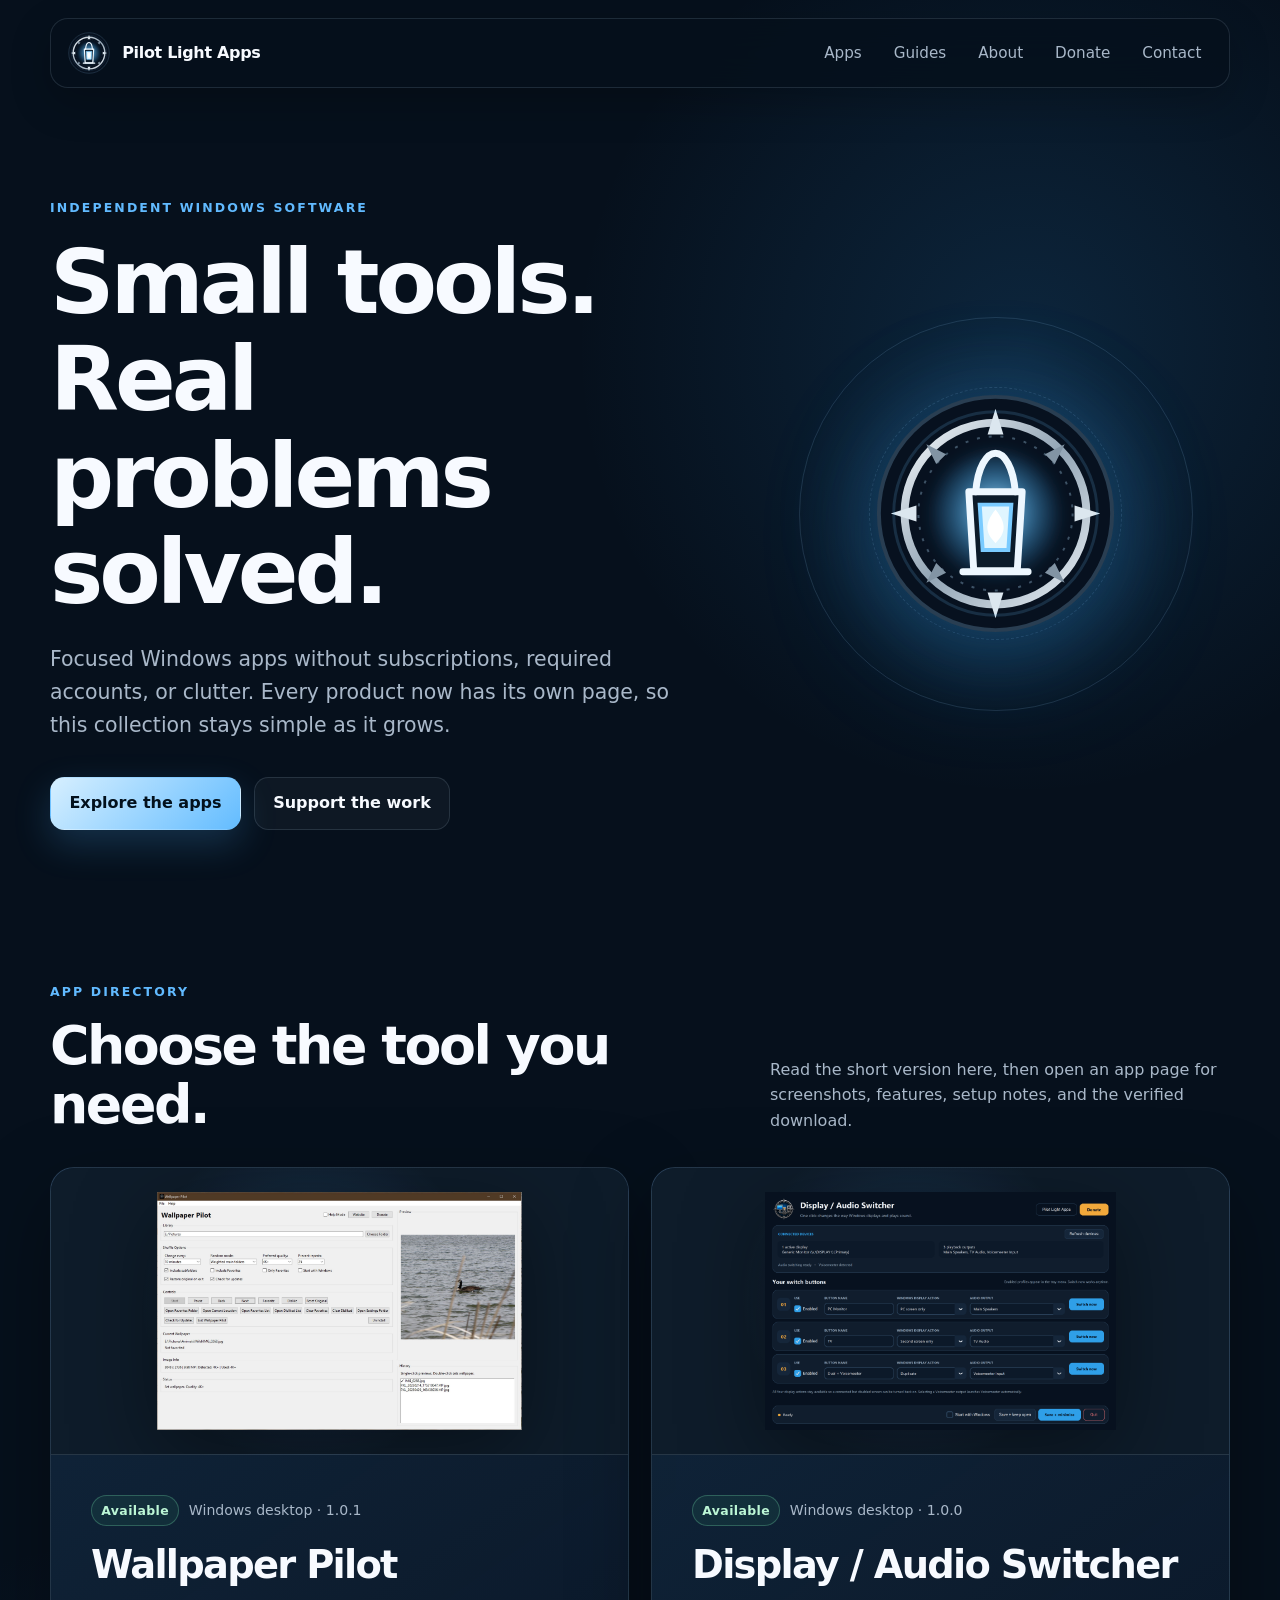
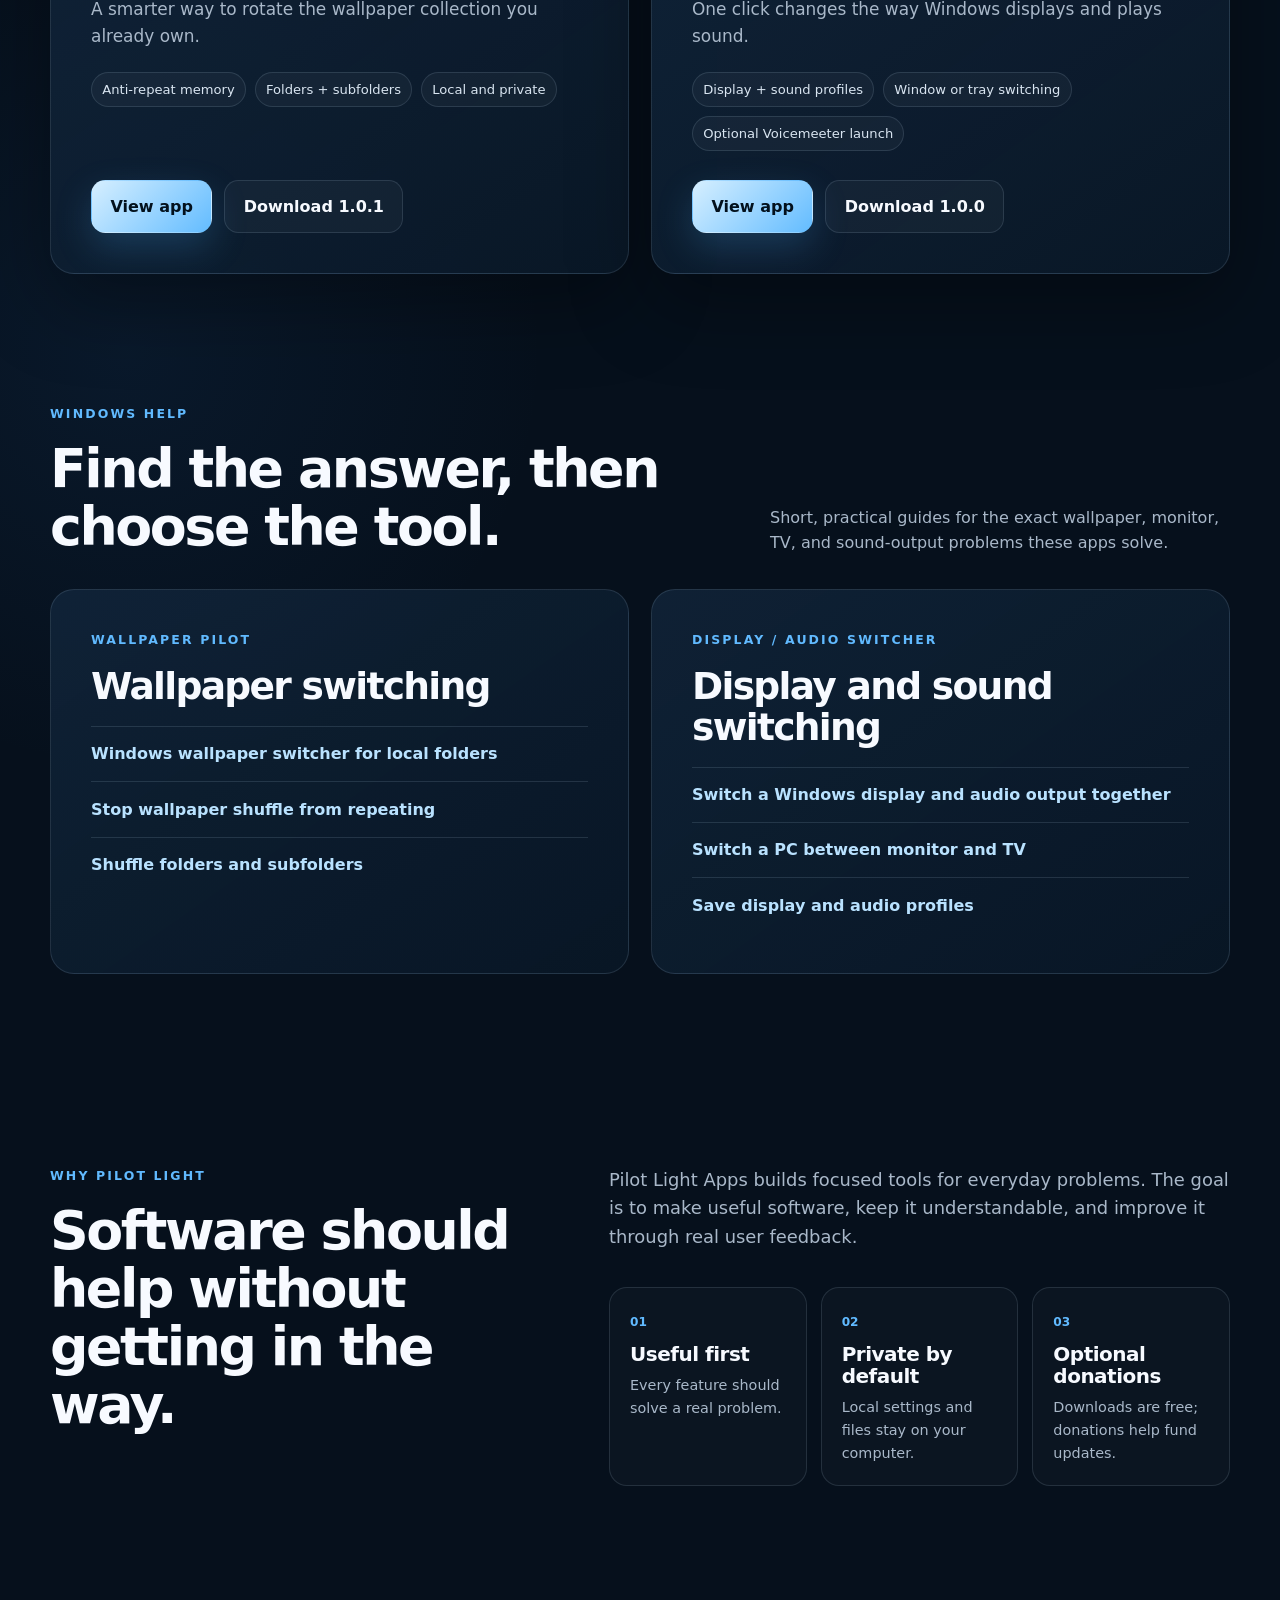
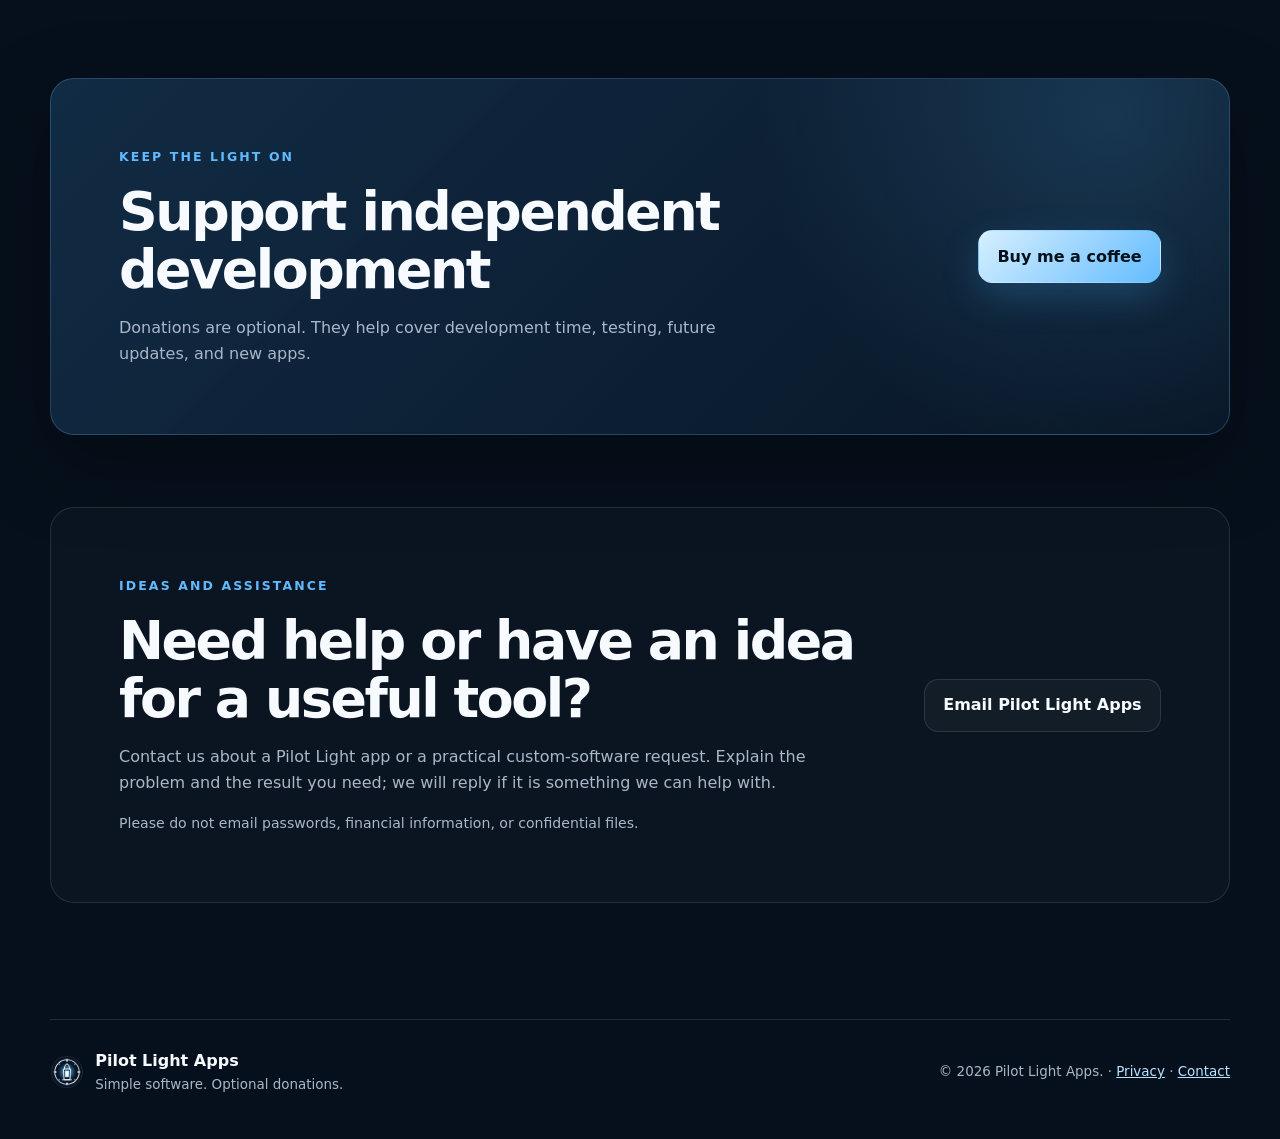
==== commit 55ff33b3: "Add search guides and SEO foundation" ====
--- a/index.html
+++ b/index.html
@@ -9,10 +9,20 @@
   <meta property="og:description" content="Simple Windows tools that quietly do their job.">
   <meta property="og:type" content="website">
   <meta property="og:url" content="https://pilotlightapps.com/">
-  <title>Pilot Light Apps</title>
+  <title>Free Windows Wallpaper, Display &amp; Audio Utilities | Pilot Light Apps</title>
   <link rel="canonical" href="https://pilotlightapps.com/">
   <link rel="icon" href="assets/pilot-light-logo.svg" type="image/svg+xml">
-  <link rel="stylesheet" href="styles.css">
+  <link rel="stylesheet" href="styles.css?v=20260822-seo1">
+  <script type="application/ld+json">
+  {
+    "@context": "https://schema.org",
+    "@type": "Organization",
+    "name": "Pilot Light Apps",
+    "url": "https://pilotlightapps.com/",
+    "logo": "https://pilotlightapps.com/assets/pilot-light-logo.svg",
+    "description": "Independent Windows utilities for wallpaper rotation and display and audio switching."
+  }
+  </script>
 </head>
 <body>
   <a class="skip-link" href="#apps">Skip to apps</a>
@@ -24,6 +34,7 @@
     </a>
     <nav aria-label="Main navigation">
       <a href="#apps">Apps</a>
+      <a href="#guides">Guides</a>
       <a href="#about">About</a>
       <a href="#donate">Donate</a>
       <a href="#contact">Contact</a>
@@ -60,6 +71,32 @@
       <noscript>
         <p class="notice">JavaScript is required to display the app directory.</p>
       </noscript>
+    </section>
+
+    <section class="section home-guides" id="guides">
+      <div class="section-heading">
+        <div>
+          <p class="eyebrow">Windows help</p>
+          <h2>Find the answer, then choose the tool.</h2>
+        </div>
+        <p>Short, practical guides for the exact wallpaper, monitor, TV, and sound-output problems these apps solve.</p>
+      </div>
+      <div class="guide-hub-grid">
+        <article class="guide-hub-panel">
+          <p class="eyebrow">Wallpaper Pilot</p>
+          <h3>Wallpaper switching</h3>
+          <a href="windows-wallpaper-switcher.html">Windows wallpaper switcher for local folders</a>
+          <a href="stop-windows-wallpaper-repeating.html">Stop wallpaper shuffle from repeating</a>
+          <a href="shuffle-wallpaper-subfolders-windows.html">Shuffle folders and subfolders</a>
+        </article>
+        <article class="guide-hub-panel">
+          <p class="eyebrow">Display / Audio Switcher</p>
+          <h3>Display and sound switching</h3>
+          <a href="windows-display-audio-switcher.html">Switch a Windows display and audio output together</a>
+          <a href="switch-pc-monitor-tv-audio.html">Switch a PC between monitor and TV</a>
+          <a href="save-display-audio-profiles-windows.html">Save display and audio profiles</a>
+        </article>
+      </div>
     </section>
 
     <section class="section about-section" id="about">
@@ -125,9 +162,9 @@
   </footer>
 
   <div id="toast" class="toast" role="status" aria-live="polite"></div>
-  <script src="site-config.js"></script>
-  <script src="apps.js"></script>
-  <script src="app.js"></script>
+  <script src="site-config.js?v=20260822-seo1"></script>
+  <script src="apps.js?v=20260822-seo1"></script>
+  <script src="app.js?v=20260822-seo1"></script>
   <script defer src="https://static.cloudflareinsights.com/beacon.min.js" data-cf-beacon='{"token":"aff3e8f6812e48f08ca1f6ff199ee934"}'></script>
 </body>
 </html>
--- a/styles.css
+++ b/styles.css
@@ -379,6 +379,60 @@
 .detail-cta h2 { margin-bottom: 0; }
 .detail-cta .eyebrow { margin-bottom: .7rem; }
 .noscript-notice { width: min(calc(100% - 40px), var(--max)); margin: 120px auto; }
+
+.home-guides { padding-top: 34px; }
+.guide-hub-grid,
+.guide-grid { display: grid; grid-template-columns: repeat(2, minmax(0, 1fr)); gap: 22px; }
+.guide-hub-panel,
+.guide-card {
+  padding: clamp(26px, 4vw, 40px);
+  border: 1px solid var(--line);
+  border-radius: var(--radius);
+  background: linear-gradient(145deg, rgba(20, 42, 66, .66), rgba(10, 25, 41, .72));
+}
+.guide-hub-panel h3 { margin-bottom: 1.2rem; font-size: clamp(1.65rem, 3vw, 2.35rem); }
+.guide-hub-panel > a {
+  display: block;
+  padding: .9rem 0;
+  border-top: 1px solid var(--line);
+  color: var(--accent-2);
+  font-weight: 720;
+  text-decoration: none;
+}
+.guide-hub-panel > a:hover { color: #fff; }
+.guide-grid { grid-template-columns: repeat(3, minmax(0, 1fr)); }
+.guide-card { display: flex; flex-direction: column; min-height: 240px; text-decoration: none; transition: transform .18s ease, border-color .18s ease; }
+.guide-card:hover { transform: translateY(-3px); border-color: rgba(112, 196, 255, .35); }
+.guide-card h3 { color: var(--text); }
+.guide-card p { margin: 0 0 1.25rem; }
+.guide-card span { margin-top: auto; color: var(--accent-2); font-weight: 780; }
+
+.guide-main { width: min(calc(100% - 40px), 980px); margin: 0 auto; padding: 112px 0 116px; overflow: visible; }
+.guide-hero { padding: 64px 0 46px; border-bottom: 1px solid var(--line); }
+.guide-hero h1 { max-width: 930px; font-size: clamp(2.7rem, 6vw, 5.2rem); }
+.guide-hero .hero-text { max-width: 820px; }
+.guide-breadcrumb { display: inline-flex; margin-bottom: 2rem; color: var(--accent-2); font-weight: 760; text-decoration: none; }
+.guide-article { padding: 56px 0; }
+.guide-article h2 { margin-top: 3.4rem; font-size: clamp(1.75rem, 3.5vw, 2.8rem); }
+.guide-article h2:first-child { margin-top: 0; }
+.guide-article h3 { margin-top: 2.2rem; }
+.guide-article p,
+.guide-article li { color: #c7d4e1; font-size: 1.04rem; }
+.guide-article a { color: var(--accent-2); }
+.guide-article li { margin: .65rem 0; }
+.guide-summary,
+.guide-callout {
+  margin: 2rem 0;
+  padding: clamp(24px, 4vw, 38px);
+  border: 1px solid rgba(112, 196, 255, .22);
+  border-radius: 20px;
+  background: rgba(14, 34, 54, .62);
+}
+.guide-summary p:last-child,
+.guide-callout p:last-child { margin-bottom: 0; }
+.guide-callout h2 { margin-top: 0; }
+.related-guides { margin-top: 52px; padding-top: 42px; border-top: 1px solid var(--line); }
+.related-guides ul { padding-left: 1.2rem; }
 
 .about-section {
   display: grid;
@@ -494,6 +548,7 @@
   .app-detail-copy .app-meta, .app-detail-copy .hero-actions { justify-content: center; }
   .detail-section-heading { grid-template-columns: 1fr; gap: .25rem; }
   .detail-feature-grid { grid-template-columns: repeat(2, minmax(0, 1fr)); }
+  .guide-grid { grid-template-columns: 1fr; }
   .detail-two-column { grid-template-columns: 1fr; }
   .about-section { grid-template-columns: 1fr; }
   .support-card, .contact-card { align-items: flex-start; flex-direction: column; }
@@ -503,7 +558,7 @@
   .site-header { width: min(calc(100% - 20px), var(--max)); margin-top: 10px; }
   .brand span { display: none; }
   .site-header nav a { padding-inline: .64rem; font-size: .88rem; }
-  .hero, .section, footer, .app-detail-main { width: min(calc(100% - 28px), var(--max)); }
+  .hero, .section, footer, .app-detail-main, .guide-main { width: min(calc(100% - 28px), var(--max)); }
   .hero { min-height: auto; padding: 72px 0 42px; }
   h1 { font-size: clamp(2.75rem, 15vw, 4.6rem); }
   .section { padding: 68px 0; }
@@ -519,6 +574,9 @@
   .detail-feature-grid li { min-height: 0; }
   .detail-cta { align-items: flex-start; flex-direction: column; margin-top: 54px; }
   .detail-cta .button { width: 100%; }
+  .guide-hub-grid { grid-template-columns: 1fr; }
+  .guide-main { padding-top: 72px; padding-bottom: 82px; }
+  .guide-hero { padding-top: 34px; }
   .principles { grid-template-columns: 1fr; }
   .contact-section { padding-bottom: 80px; }
   footer { align-items: flex-start; flex-direction: column; }
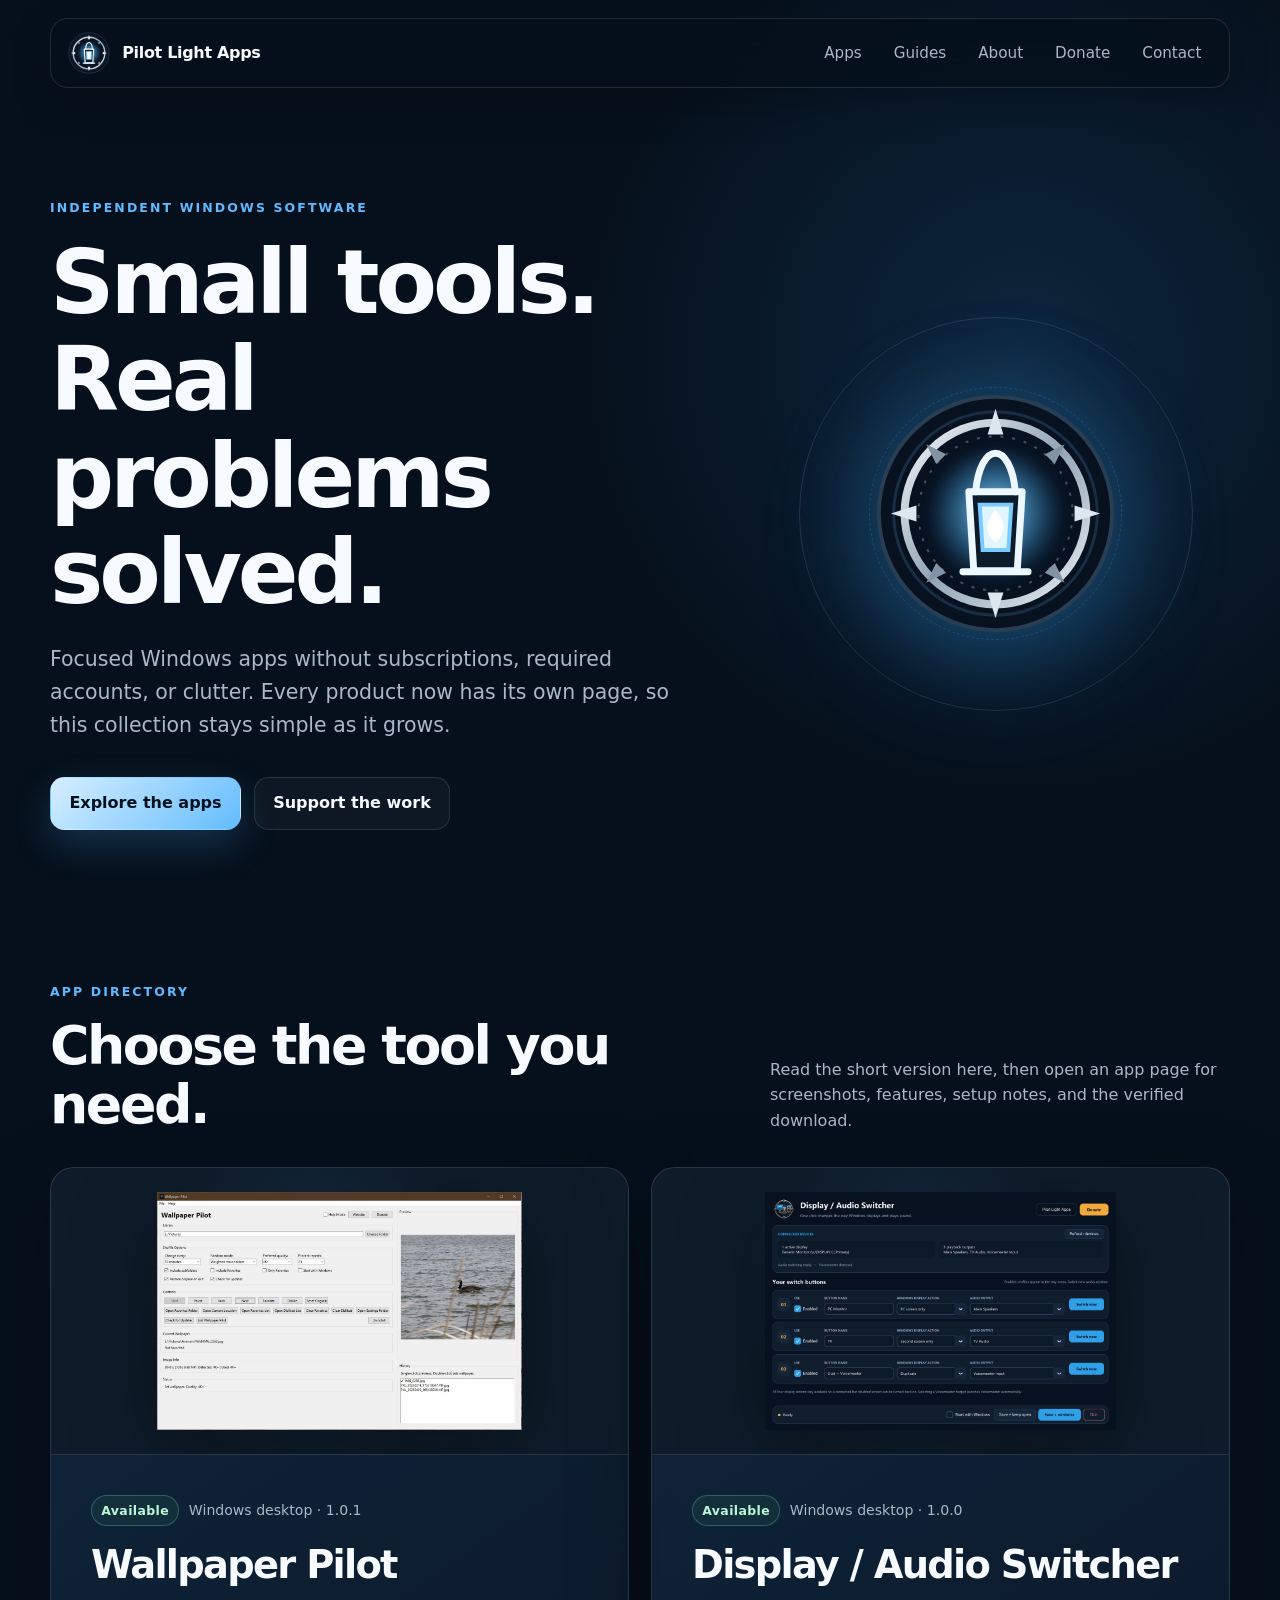
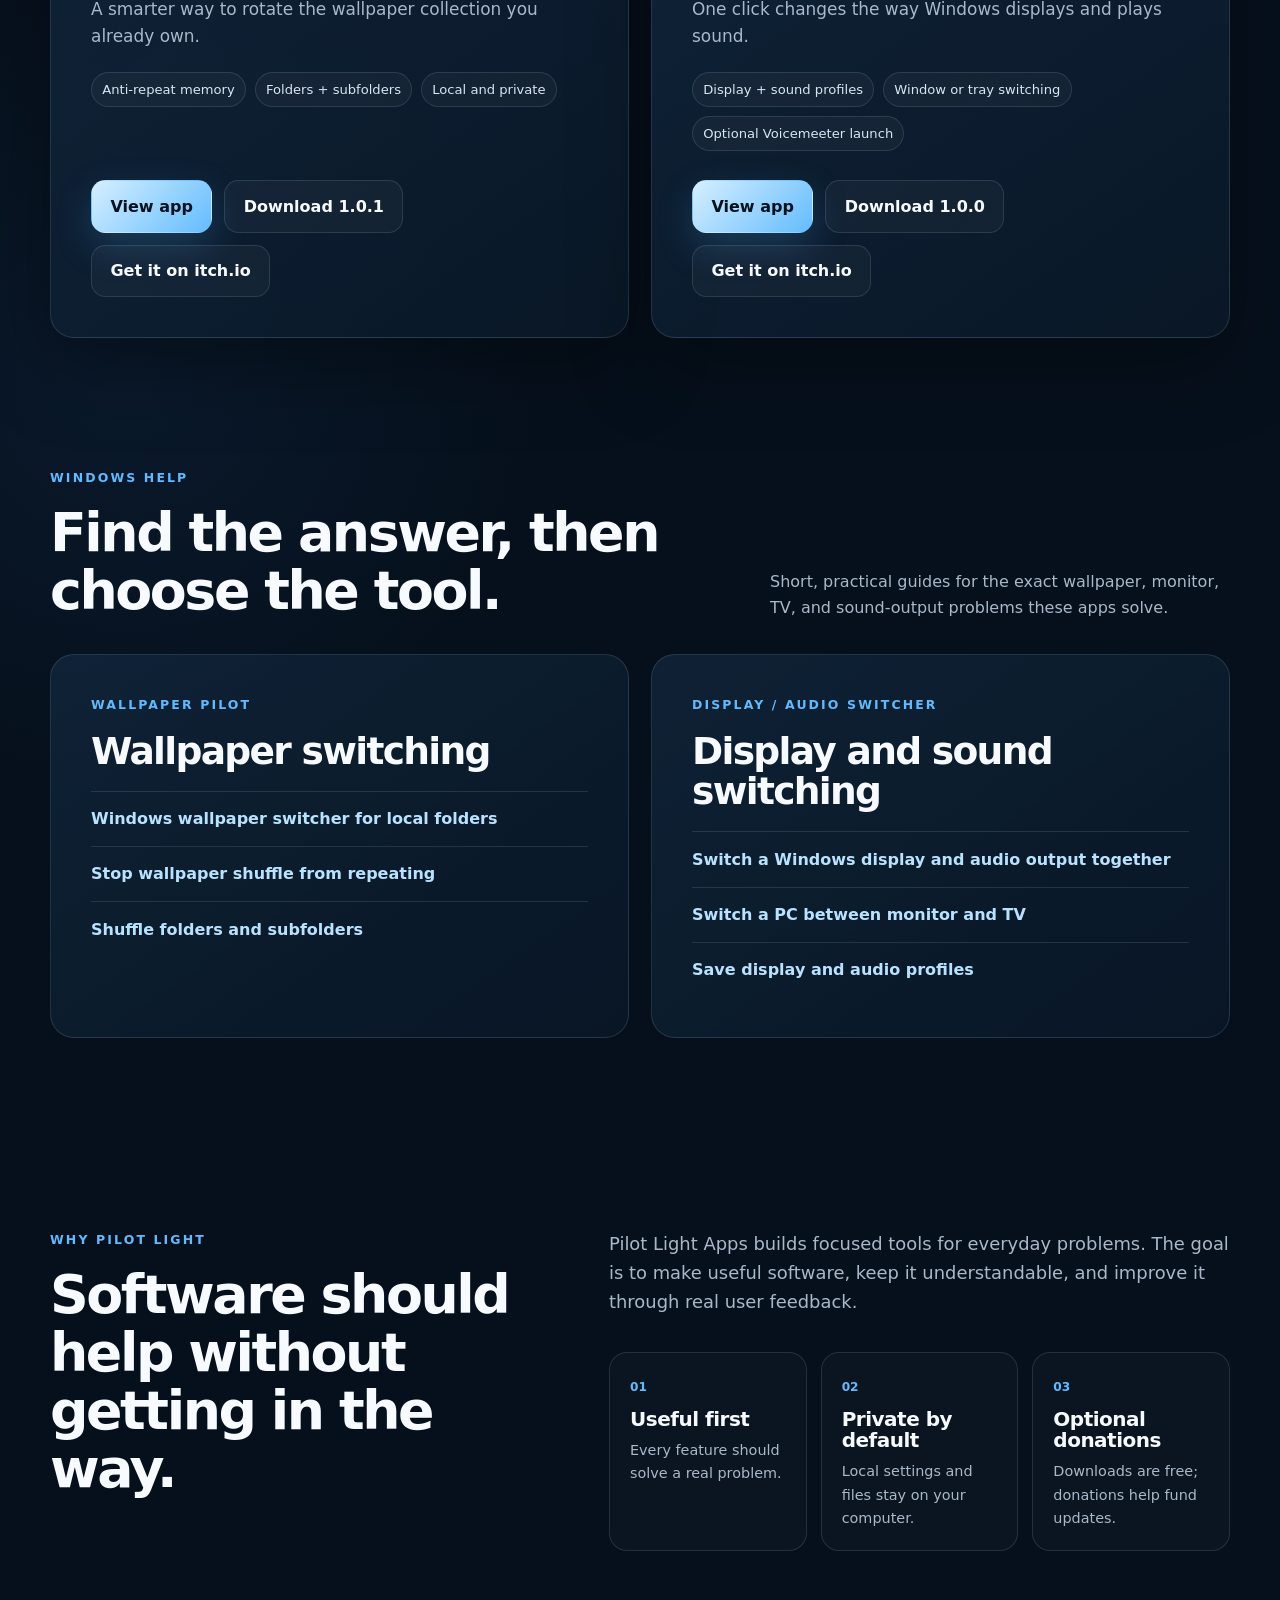
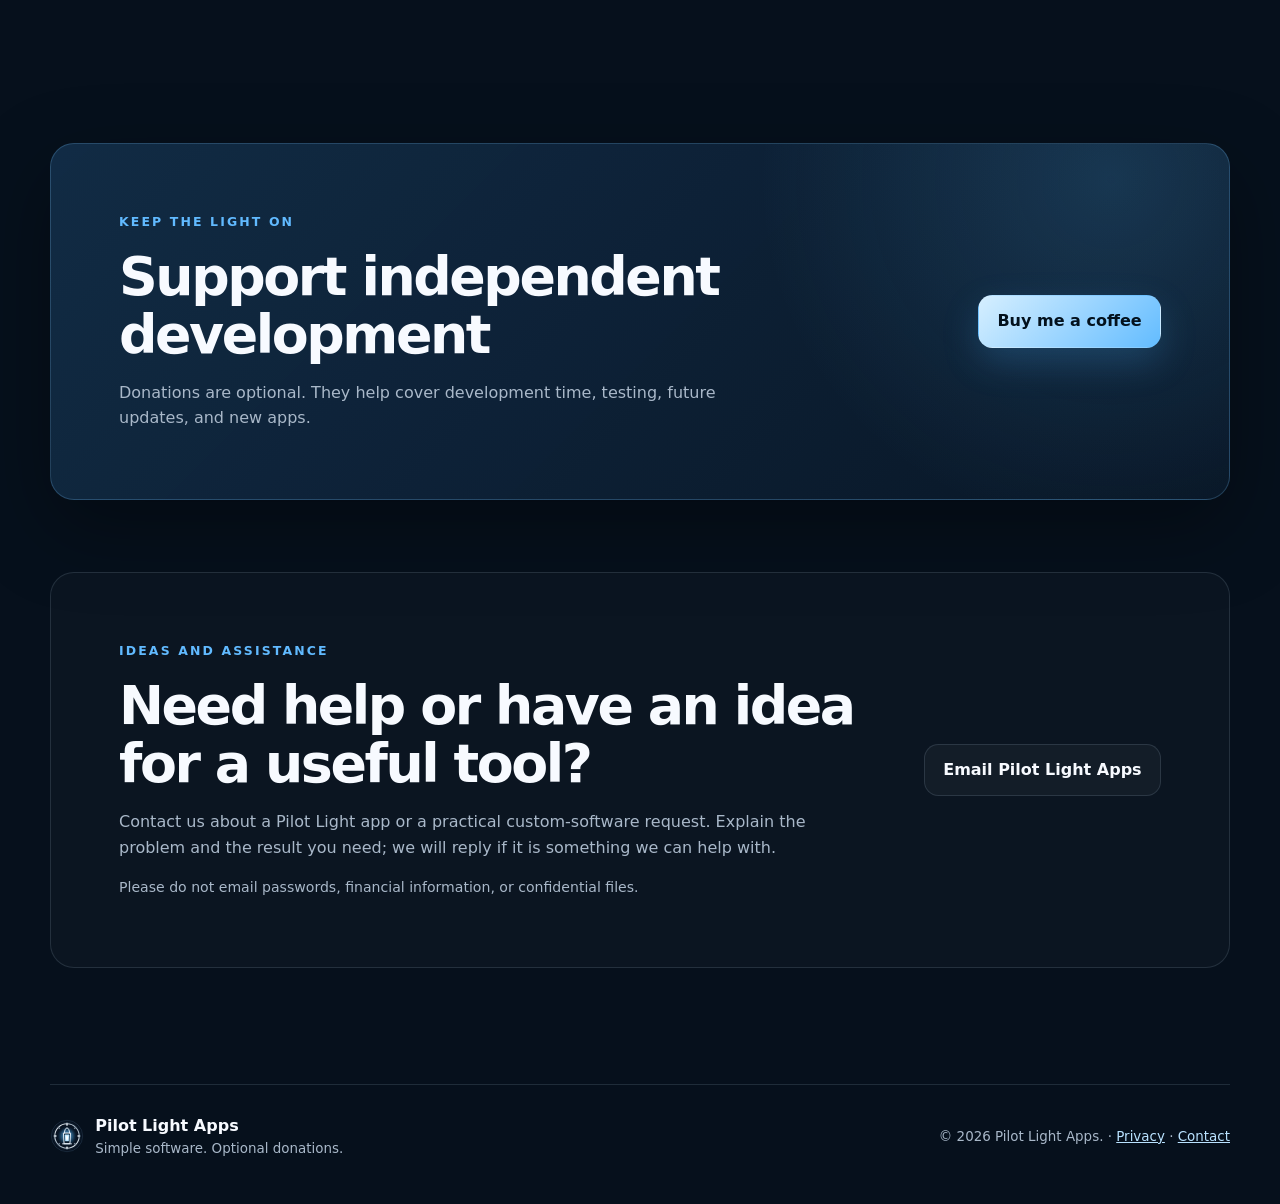
==== commit 9d383d10: "Add itch.io distribution links and launch records" ====
--- a/index.html
+++ b/index.html
@@ -12,7 +12,7 @@
   <title>Free Windows Wallpaper, Display &amp; Audio Utilities | Pilot Light Apps</title>
   <link rel="canonical" href="https://pilotlightapps.com/">
   <link rel="icon" href="assets/pilot-light-logo.svg" type="image/svg+xml">
-  <link rel="stylesheet" href="styles.css?v=20260822-seo1">
+  <link rel="stylesheet" href="styles.css?v=20260824-distribution1">
   <script type="application/ld+json">
   {
     "@context": "https://schema.org",
@@ -163,8 +163,8 @@
 
   <div id="toast" class="toast" role="status" aria-live="polite"></div>
   <script src="site-config.js?v=20260822-seo1"></script>
-  <script src="apps.js?v=20260822-seo1"></script>
-  <script src="app.js?v=20260822-seo1"></script>
+  <script src="apps.js?v=20260824-distribution1"></script>
+  <script src="app.js?v=20260824-distribution1"></script>
   <script defer src="https://static.cloudflareinsights.com/beacon.min.js" data-cf-beacon='{"token":"aff3e8f6812e48f08ca1f6ff199ee934"}'></script>
 </body>
 </html>
--- a/styles.css
+++ b/styles.css
@@ -378,6 +378,7 @@
 }
 .detail-cta h2 { margin-bottom: 0; }
 .detail-cta .eyebrow { margin-bottom: .7rem; }
+.detail-cta-actions { display: flex; flex-wrap: wrap; justify-content: flex-end; gap: .75rem; }
 .noscript-notice { width: min(calc(100% - 40px), var(--max)); margin: 120px auto; }
 
 .home-guides { padding-top: 34px; }
@@ -573,7 +574,8 @@
   .detail-feature-grid { grid-template-columns: 1fr; }
   .detail-feature-grid li { min-height: 0; }
   .detail-cta { align-items: flex-start; flex-direction: column; margin-top: 54px; }
-  .detail-cta .button { width: 100%; }
+  .detail-cta-actions { width: 100%; }
+  .detail-cta .button { width: 100%; text-align: center; }
   .guide-hub-grid { grid-template-columns: 1fr; }
   .guide-main { padding-top: 72px; padding-bottom: 82px; }
   .guide-hero { padding-top: 34px; }
